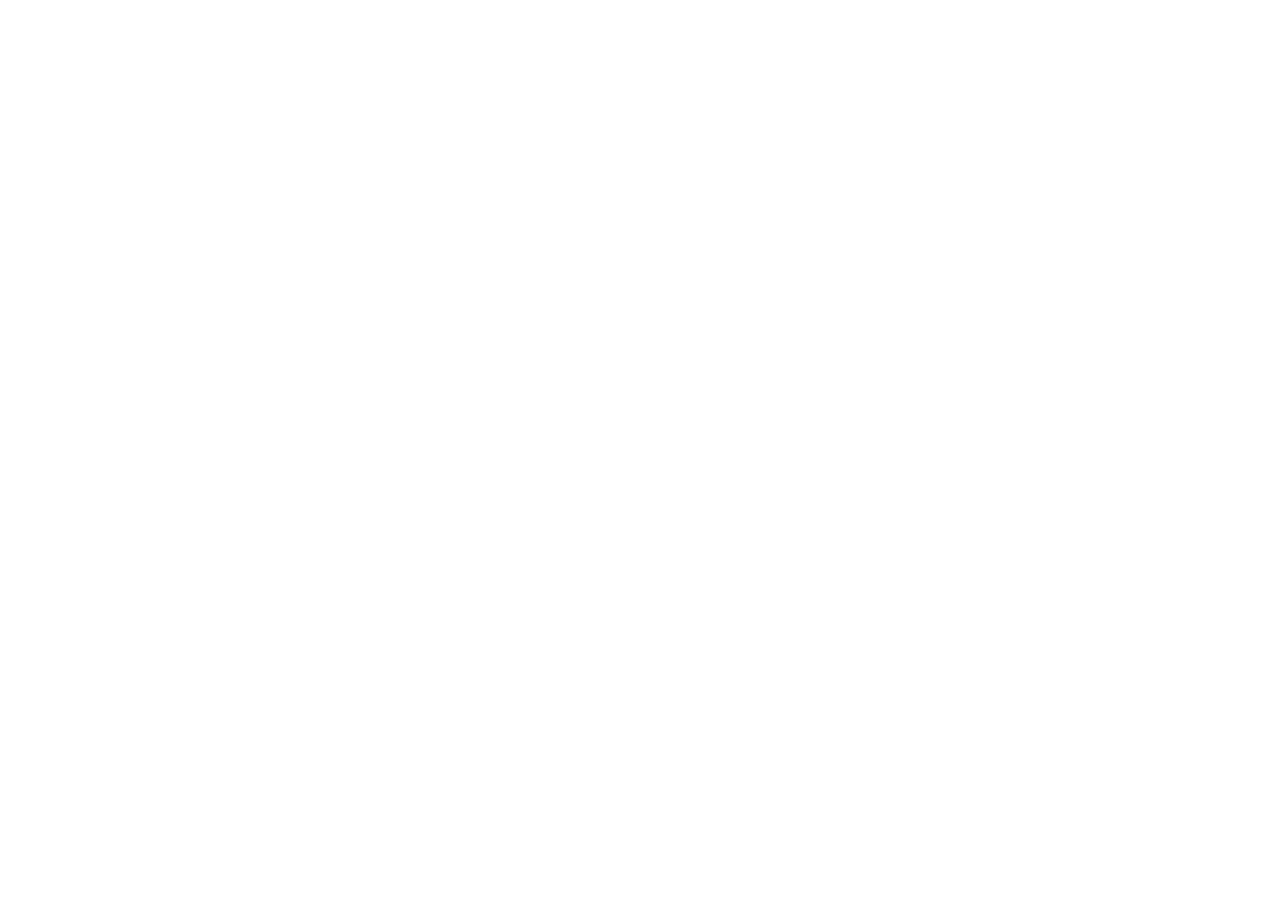
==== index.html @ bf02e42a "Add files via upload" ====
<!DOCTYPE html>
<html lang="nl">
<head>
    <meta charset="UTF-8">
    <meta name="viewport" content="width=device-width, initial-scale=1.0">
    <link href="style.css" rel="stylesheet">
    <title>Videlio VIP</title>
</head>
<body>
    <header>

    </header>

    <main>


    <footer>

    </footer>
    <script src="script.js"></script>
    </main>
</body>
</html>
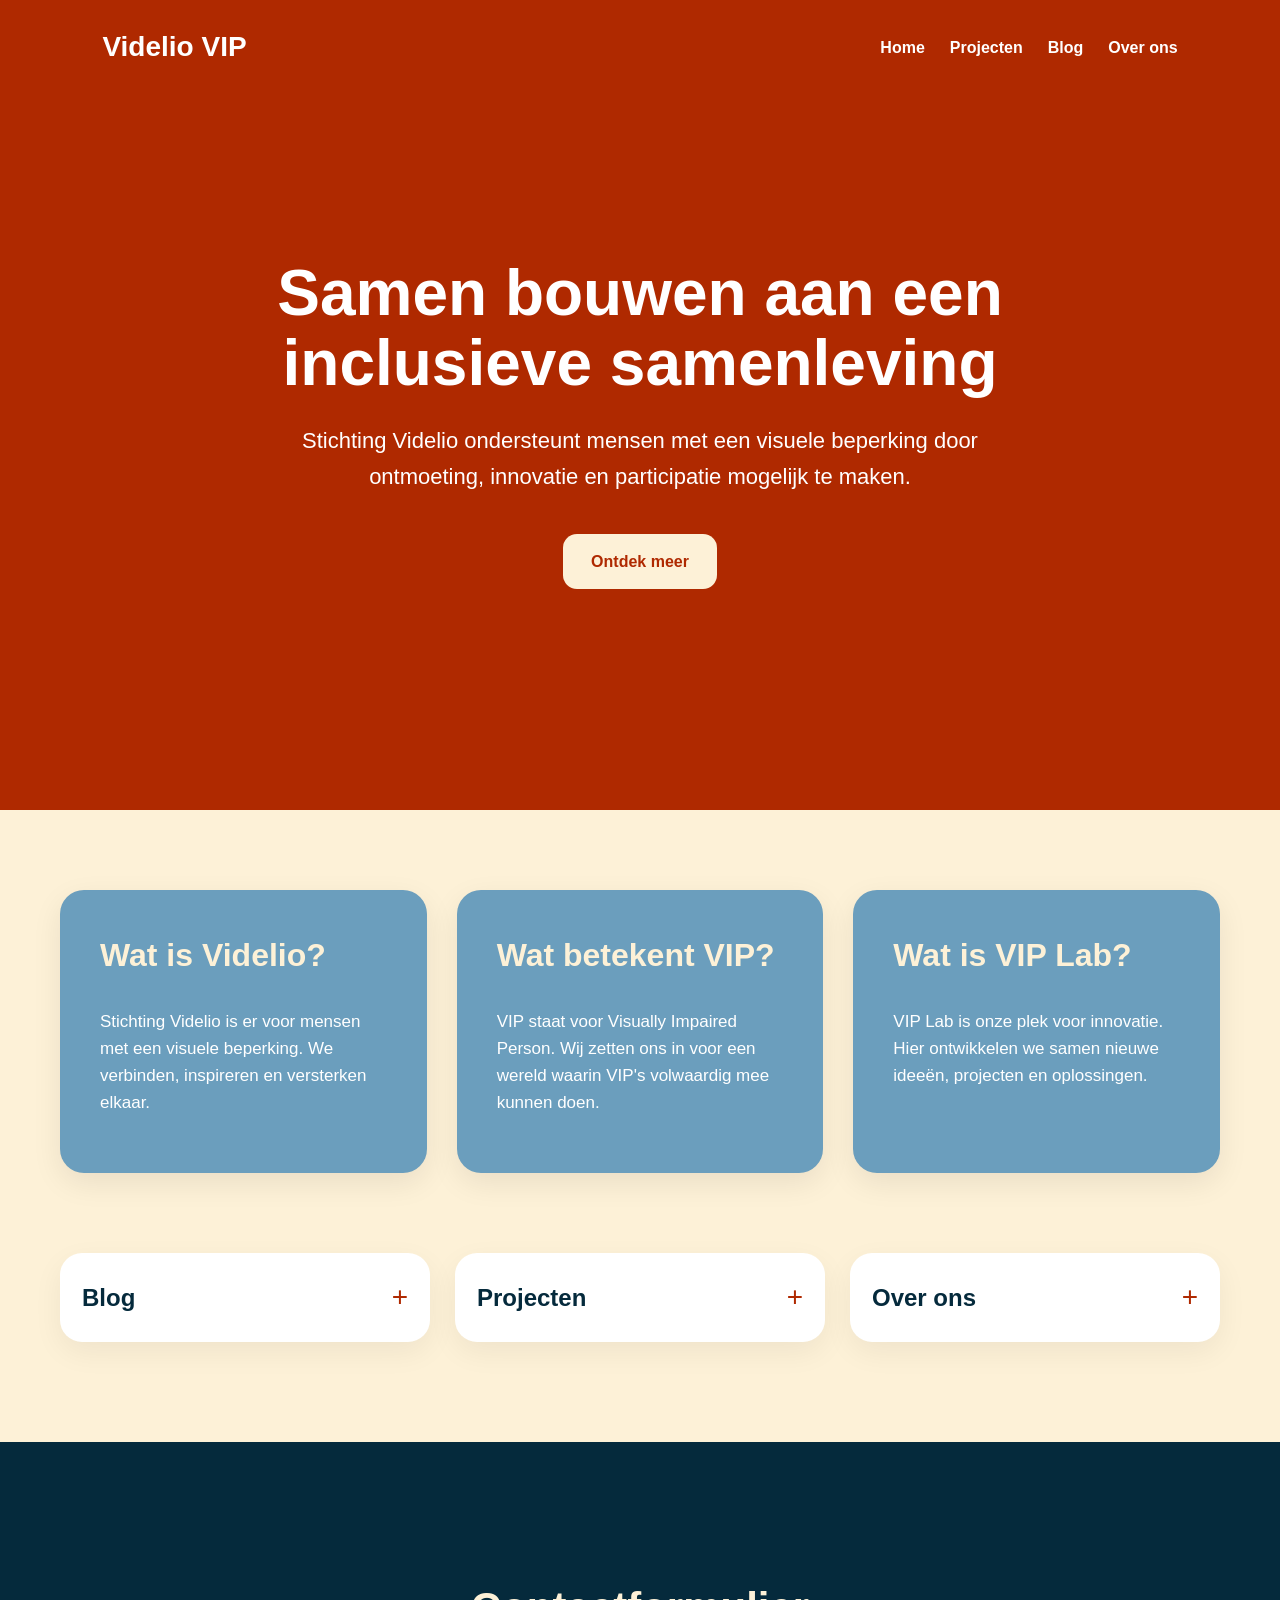
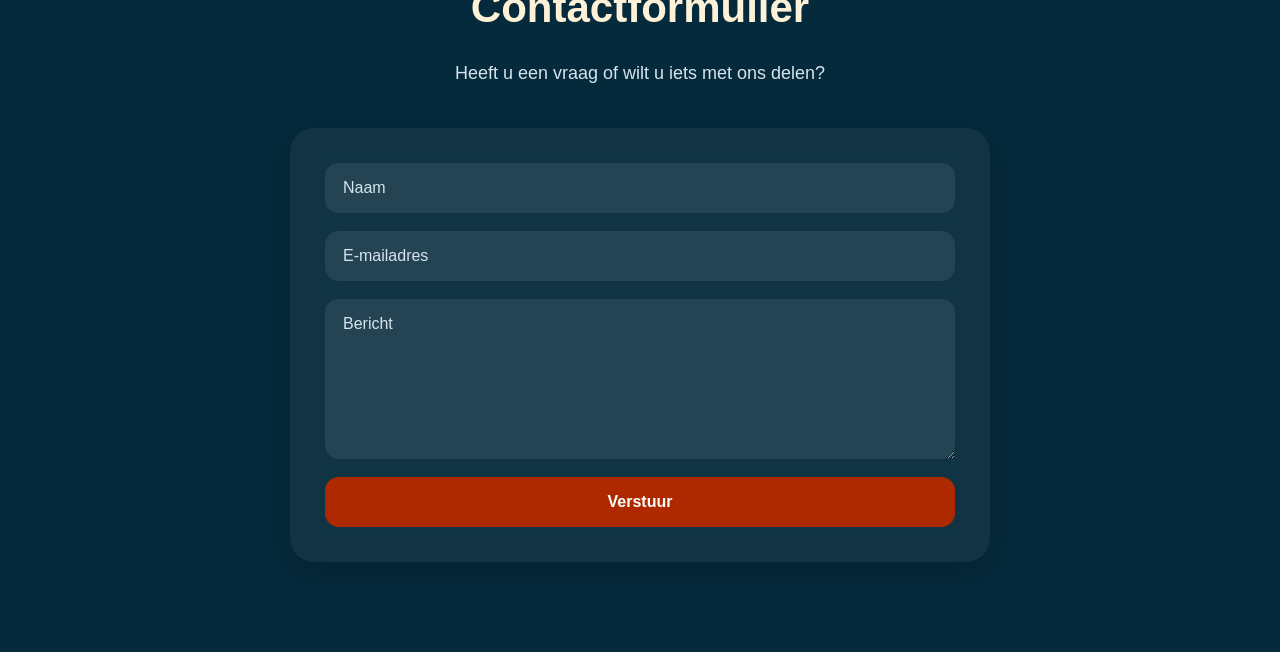
==== commit 04411ce0: "nieuwe paginas" ====
--- a/index.html
+++ b/index.html
@@ -1,23 +1,178 @@
 <!DOCTYPE html>
 <html lang="nl">
+
 <head>
     <meta charset="UTF-8">
     <meta name="viewport" content="width=device-width, initial-scale=1.0">
     <link href="style.css" rel="stylesheet">
     <title>Videlio VIP</title>
 </head>
+
 <body>
-    <header>
+
+    <!-- HERO -->
+    <header class="hero">
+
+        <nav class="navbar">
+            <h2 class="logo">Videlio VIP</h2>
+
+            <ul class="nav-links">
+                <li><a href="#">Home</a></li>
+                <li><a href="#">Projecten</a></li>
+                <li><a href="#">Blog</a></li>
+                <li><a href="#">Over ons</a></li>
+            </ul>
+        </nav>
+
+        <div class="hero-content">
+
+            <h1>Samen bouwen aan een inclusieve samenleving</h1>
+
+            <p>
+                Stichting Videlio ondersteunt mensen met een visuele beperking
+                door ontmoeting, innovatie en participatie mogelijk te maken.
+            </p>
+
+            <a href="#" class="hero-button">
+                Ontdek meer
+            </a>
+
+        </div>
 
     </header>
 
     <main>
 
+        <!-- INTRO -->
+        <section class="intro-section">
 
-    <footer>
+            <div class="intro-card">
 
+                <h2>Wat is Videlio?</h2>
+
+                <p>
+                    Stichting Videlio is er voor mensen met een visuele beperking.
+                    We verbinden, inspireren en versterken elkaar.
+                </p>
+
+            </div>
+
+            <div class="intro-card">
+
+                <h2>Wat betekent VIP?</h2>
+                <p>
+                    VIP staat voor Visually Impaired Person.
+                    Wij zetten ons in voor een wereld waarin VIP's
+                    volwaardig mee kunnen doen.
+                </p>
+
+            </div>
+
+            <div class="intro-card">
+
+                <h2>Wat is VIP Lab?</h2>
+
+                <p>
+                    VIP Lab is onze plek voor innovatie.
+                    Hier ontwikkelen we samen nieuwe ideeën,
+                    projecten en oplossingen.
+                </p>
+
+            </div>
+
+        </section>
+
+        <!-- INFO BLOKKEN -->
+        <section class="info-section">
+            <div class="info-card">
+
+                <details>
+                    <summary>Blog</summary>
+
+                    <ul>
+                        <li><a href="http://127.0.0.1:5501/nieuws.html">Nieuws</a></li>
+                        <li><a href="http://127.0.0.1:5501/podcast.html">Podcast</a></li>
+                        <li><a href="http://127.0.0.1:5501/e-book.html">E-book</a></li>
+                    </ul>
+
+                </details>
+
+            </div>
+
+            <div class="info-card">
+
+                <details>
+                    <summary>Projecten</summary>
+
+                    <ul>
+                        <li><a href="http://127.0.0.1:5501/projecten.html">Lumicane</a></li>
+                        <li><a href="http://127.0.0.1:5501/projecten.html">Viziere</a></li>
+                    </ul>
+
+                </details>
+
+            </div>
+
+            <div class="info-card">
+
+                <details>
+                    <summary>Over ons</summary>
+                    <ul>
+                        <li><a href="http://127.0.0.1:5501/over-ons.html">Onze missie</a></li>
+                        <li><a href="http://127.0.0.1:5501/over-ons.html">Bestuur</a></li>
+                    </ul>
+
+                </details>
+            </div>
+        </section>
+    </main>
+
+    <!-- FOOTER -->
+    <footer class="footer">
+
+        <div class="footer-container">
+    
+            <h3>Contactformulier</h3>
+    
+            <p>
+                Heeft u een vraag of wilt u iets met ons delen?
+            </p>
+    
+            <form class="contact-form">
+    
+                <input 
+                    type="text" 
+                    name="name"
+                    placeholder="Naam"
+                    required
+                >
+            
+                <input 
+                    type="email" 
+                    name="email"
+                    placeholder="E-mailadres"
+                    required
+                >
+            
+                <textarea 
+                    name="message"
+                    rows="6"
+                    placeholder="Bericht"
+                    required
+                ></textarea>
+            
+                <button type="submit" class="footer-button">
+                    Verstuur
+                </button>
+            
+            </form>
+    
+        </div>
+    
     </footer>
+
     <script src="script.js"></script>
-    </main>
+
 </body>
+
 </html>
--- a/style.css
+++ b/style.css
@@ -0,0 +1,470 @@
+* {
+    box-sizing: border-box;
+}
+
+body {
+    margin: 0;
+    font-family: Arial, sans-serif;
+    background: #FDF1D7;
+    color: #052A3C;
+
+    line-height: 1.6;
+}
+
+/* NAVBAR */
+.navbar {
+    display: flex;
+    justify-content: space-between;
+    align-items: center;
+
+    padding: 25px 8%;
+}
+
+.logo {
+    color: white;
+    margin: 0;
+    font-size: 28px;
+}
+
+.nav-links {
+    display: flex;
+    gap: 25px;
+
+    list-style: none;
+    padding: 0;
+    margin: 0;
+}
+
+.nav-links a {
+    color: white;
+
+    text-decoration: none;
+    font-weight: 600;
+
+    transition: 0.2s ease;
+}
+
+.nav-links a:hover {
+    opacity: 0.8;
+}
+
+/* HERO */
+.hero {
+    background-color: #AF2900;
+
+    color: white;
+    min-height: 90vh;
+}
+
+.hero-content {
+    max-width: 800px;
+    margin: auto;
+
+    text-align: center;
+
+    padding: 120px 20px;
+}
+
+.hero-content h1 {
+    font-size: 64px;
+    line-height: 1.1;
+
+    margin-bottom: 25px;
+}
+
+.hero-content p {
+    font-size: 22px;
+
+    margin-bottom: 40px;
+}
+
+/* BUTTONS */
+.hero-button,
+.footer-button {
+    display: inline-block;
+
+    background: #FDF1D7;
+    color: #AF2900;
+
+    padding: 15px 28px;
+    border-radius: 14px;
+
+    text-decoration: none;
+    font-weight: bold;
+
+    transition:
+        transform 0.2s ease,
+        box-shadow 0.2s ease;
+}
+
+.hero-button:hover,
+.footer-button:hover {
+    transform: translateY(-3px);
+
+    box-shadow:
+        0 10px 25px rgba(0,0,0,0.15);
+}
+
+/* INTRO */
+.intro-section {
+    max-width: 1200px;
+    margin: auto;
+
+    padding: 80px 20px;
+
+    display: grid;
+    grid-template-columns: repeat(auto-fit, minmax(320px, 1fr));
+
+    gap: 30px;
+}
+
+.intro-card {
+    background: #6B9EBD;
+
+    padding: 40px;
+    border-radius: 24px;
+
+    color: white;
+
+    box-shadow:
+        0 10px 30px rgba(0,0,0,0.08);
+
+    transition: 0.3s ease;
+}
+
+.intro-card:hover {
+    transform: translateY(-8px);
+}
+
+.intro-card h2 {
+    margin-top: 0;
+
+    font-size: 32px;
+    color: #FDF1D7;
+}
+
+.intro-card p {
+    color: white;
+    font-size: 17px;
+}
+
+/* INFO SECTION */
+.info-section {
+    max-width: 1200px;
+    margin: auto;
+
+    padding: 0 20px 100px;
+
+    display: grid;
+    grid-template-columns: repeat(3, 1fr);
+
+    gap: 25px;
+}
+
+.info-card {
+    background: white;
+
+    border-radius: 22px;
+
+    box-shadow:
+        0 10px 30px rgba(0,0,0,0.06);
+
+    overflow: hidden;
+
+    transition: 0.3s ease;
+}
+
+.info-card:hover {
+    transform: translateY(-5px);
+}
+
+/* DETAILS */
+details {
+    border-radius: 18px;
+    overflow: hidden;
+}
+
+/* SUMMARY */
+details summary {
+    list-style: none;
+
+    cursor: pointer;
+
+    font-size: 24px;
+    font-weight: bold;
+
+    color: #052A3C;
+
+    padding: 22px;
+
+    display: flex;
+    align-items: center;
+    justify-content: space-between;
+
+    transition:
+        background 0.2s ease,
+        color 0.2s ease;
+}
+
+/* VERBERG STANDAARD PIJL */
+details summary::-webkit-details-marker {
+    display: none;
+}
+
+/* CUSTOM PIJL */
+details summary::after {
+    content: "+";
+
+    font-size: 28px;
+    font-weight: 300;
+
+    color: #AF2900;
+
+    transition:
+        transform 0.25s ease,
+        color 0.25s ease;
+}
+
+/* OPEN */
+details[open] summary::after {
+    transform: rotate(45deg);
+}
+
+/* HOVER */
+details:hover summary {
+    background: #FDF1D7;
+}
+
+/* LIJST */
+details ul {
+    list-style: none;
+
+    margin: 0;
+    padding: 0 22px 22px;
+}
+
+/* LI */
+details li {
+    margin-bottom: 14px;
+}
+
+/* LINKS */
+details a {
+    display: flex;
+    align-items: center;
+
+    gap: 12px;
+
+    text-decoration: none;
+
+    background: #FDF1D7;
+    color: #052A3C;
+
+    padding: 14px 18px;
+
+    border-radius: 14px;
+
+    font-weight: 600;
+
+    transition:
+        transform 0.2s ease,
+        background 0.2s ease,
+        color 0.2s ease,
+        box-shadow 0.2s ease;
+}
+
+/* PIJL */
+details a::before {
+    content: "→";
+
+    color: #AF2900;
+
+    font-size: 18px;
+    font-weight: bold;
+}
+
+/* HOVER */
+details a:hover {
+    background: #AF2900;
+    color: white;
+
+    transform: translateX(5px);
+
+    box-shadow:
+        0 8px 20px rgba(175,41,0,0.2);
+}
+
+details a:hover::before {
+    color: white;
+}
+
+/* FOOTER */
+.footer {
+    background: #052A3C;
+    color: white;
+
+    padding: 90px 20px;
+}
+
+/* CONTAINER */
+.footer-container {
+    max-width: 700px;
+    margin: auto;
+
+    text-align: center;
+}
+
+/* TITEL */
+.footer h3 {
+    font-size: 42px;
+    margin-bottom: 15px;
+
+    color: #FDF1D7;
+}
+
+/* TEKST */
+.footer p {
+    color: #d6e4ed;
+
+    font-size: 18px;
+    margin-bottom: 40px;
+}
+
+/* FORM */
+.contact-form {
+    display: flex;
+    flex-direction: column;
+
+    gap: 18px;
+
+    background: rgba(255,255,255,0.05);
+
+    padding: 35px;
+    border-radius: 24px;
+
+    backdrop-filter: blur(10px);
+
+    box-shadow:
+        0 10px 30px rgba(0,0,0,0.2);
+}
+
+/* INPUTS */
+.contact-form input,
+.contact-form textarea {
+    width: 100%;
+
+    padding: 16px 18px;
+
+    border: none;
+    border-radius: 14px;
+
+    background: rgba(255,255,255,0.08);
+
+    color: white;
+
+    font-size: 16px;
+    font-family: inherit;
+
+    transition:
+        background 0.2s ease,
+        box-shadow 0.2s ease;
+}
+
+/* PLACEHOLDER */
+.contact-form input::placeholder,
+.contact-form textarea::placeholder {
+    color: #d6e4ed;
+}
+
+/* FOCUS */
+.contact-form input:focus,
+.contact-form textarea:focus {
+    outline: none;
+
+    background: rgba(255,255,255,0.12);
+
+    box-shadow:
+        0 0 0 3px rgba(107,158,189,0.5);
+}
+
+/* TEXTAREA */
+.contact-form textarea {
+    resize: vertical;
+    min-height: 160px;
+}
+
+/* BUTTON */
+.footer-button {
+    background: #AF2900;
+    color: white;
+
+    border: none;
+
+    padding: 16px;
+
+    border-radius: 14px;
+
+    font-size: 16px;
+    font-weight: bold;
+
+    cursor: pointer;
+
+    transition:
+        transform 0.2s ease,
+        box-shadow 0.2s ease;
+}
+
+/* BUTTON HOVER */
+.footer-button:hover {
+    transform: translateY(-3px);
+
+    box-shadow:
+        0 10px 25px rgba(0,0,0,0.25);
+}
+
+/* RESPONSIVE */
+@media (max-width: 900px) {
+
+    .navbar {
+        flex-direction: column;
+        gap: 20px;
+    }
+
+    .hero-content h1 {
+        font-size: 48px;
+    }
+
+    .info-section {
+        grid-template-columns: 1fr;
+    }
+}
+
+@media (max-width: 700px) {
+
+    .nav-links {
+        flex-direction: column;
+        text-align: center;
+    }
+
+    .hero-content {
+        padding: 80px 20px;
+    }
+
+    .hero-content h1 {
+        font-size: 38px;
+    }
+
+    .hero-content p {
+        font-size: 18px;
+    }
+
+    .intro-card,
+    .info-card,
+    .contact-form {
+        padding: 28px;
+    }
+
+    .footer h3 {
+        font-size: 34px;
+    }
+}
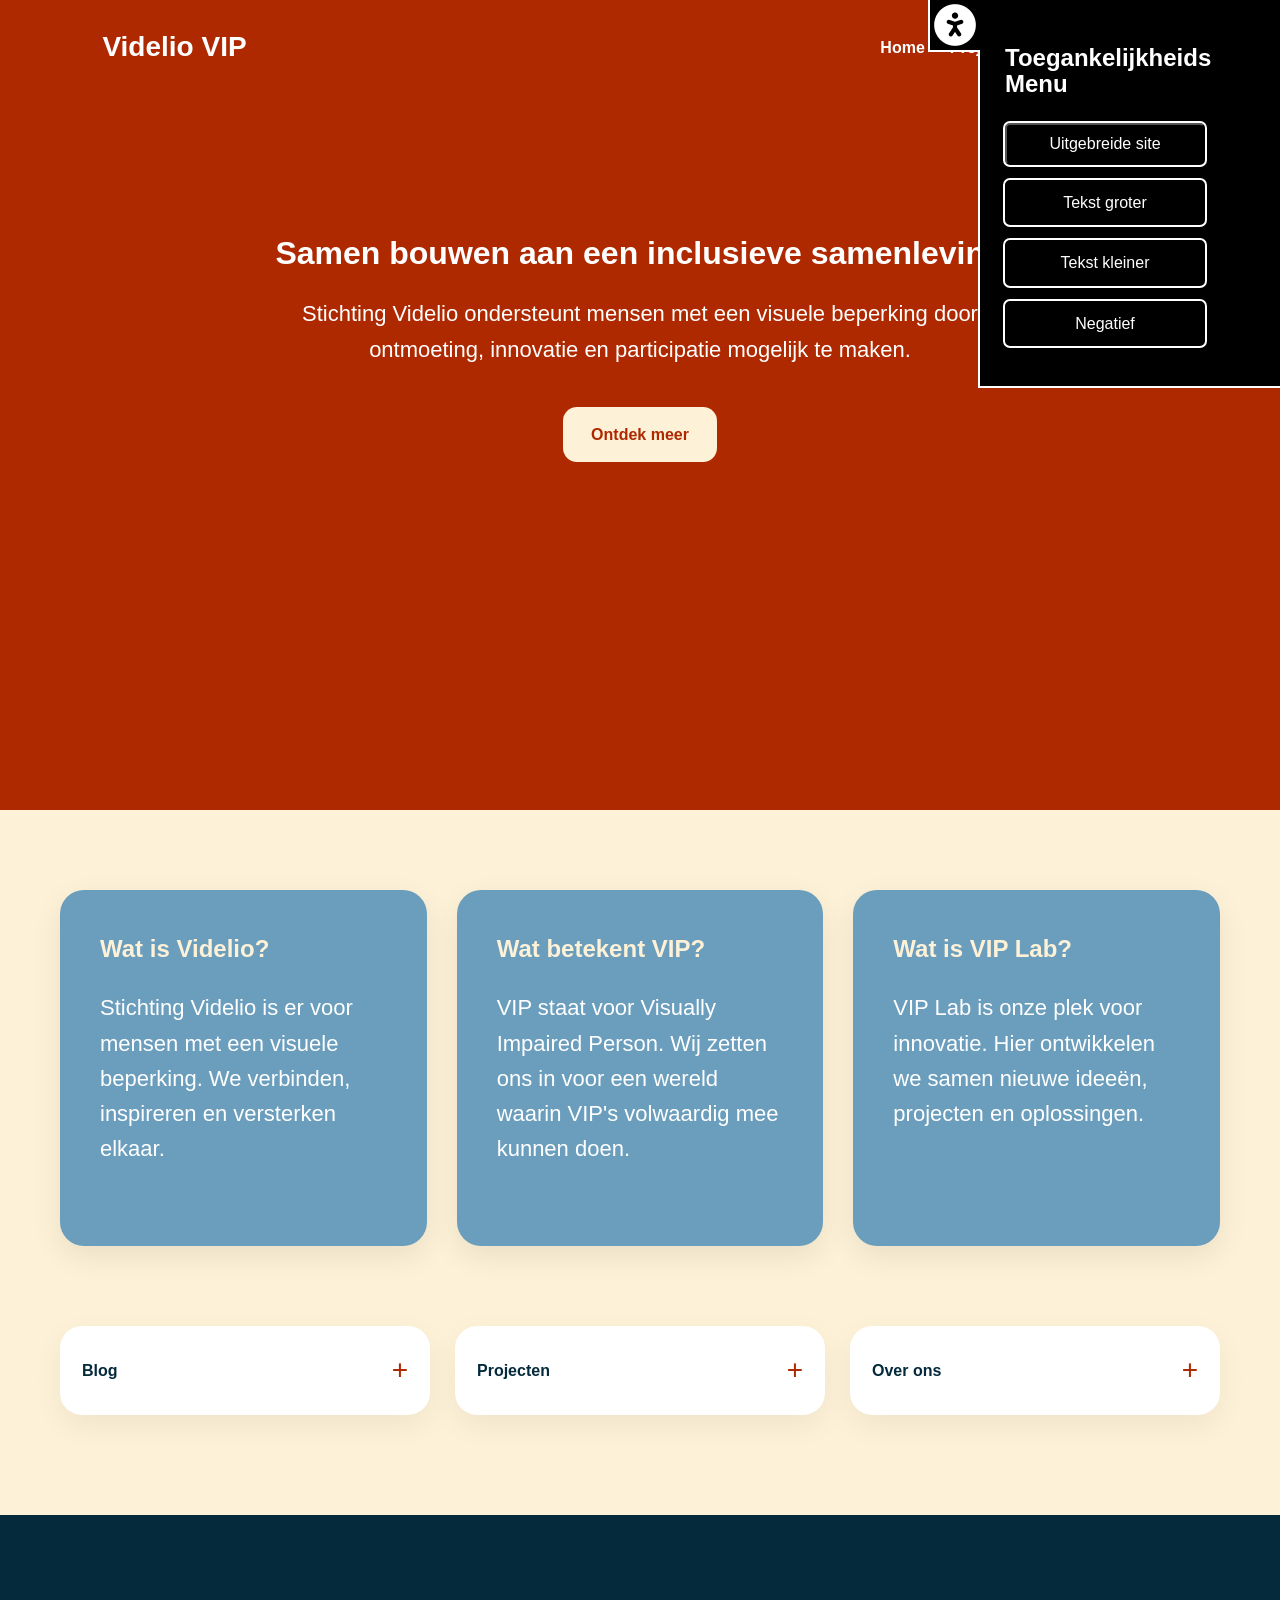
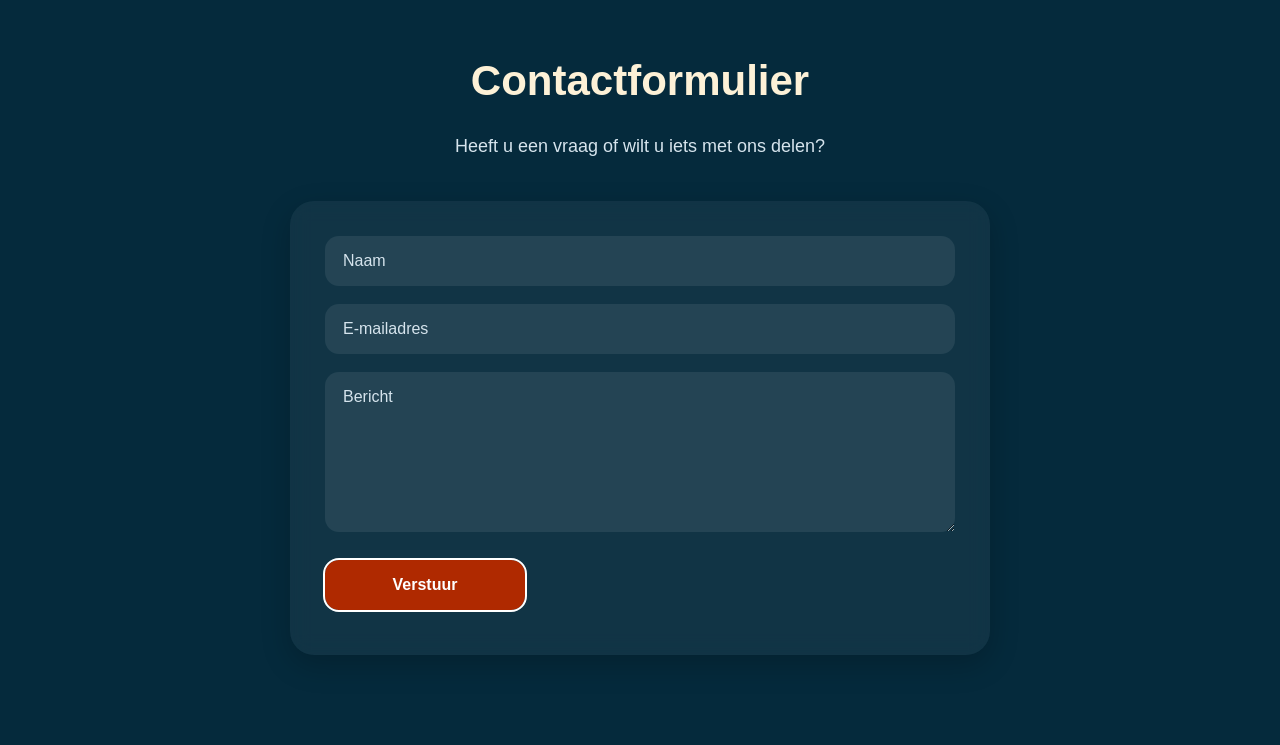
==== commit edfed527: "filter test" ====
--- a/index.html
+++ b/index.html
@@ -9,6 +9,24 @@
 </head>
 
 <body>
+
+    <aside tabindex="1">
+		<h1>Toegankelijkheids Menu</h1>
+        <a href="https://alishasoedamah.github.io/Meesterproef/">
+            <button tabindex="0">
+                Uitgebreide site
+            </button>
+        </a>
+		<label tabindex="0">Tekst groter
+   			<input value="biggertxt" type="radio" name="txtsize">
+		</label>
+		<label tabindex="0">Tekst kleiner
+			<input value="smallertxt" type="radio" name="txtsize">
+		</label>
+		<label tabindex="0">Negatief 
+			<input value="inverted" type="checkbox" name="invert">
+		</label>
+	</aside>
 
     <!-- HERO -->
     <header class="hero">
--- a/style.css
+++ b/style.css
@@ -1,3 +1,12 @@
+:root {
+	--font-color: black;
+	--bg-color: white;
+}
+
+:focus {
+	outline: 5px var(--bg-color) solid;
+}
+
 * {
     box-sizing: border-box;
 }
@@ -11,6 +20,74 @@
     line-height: 1.6;
 }
 
+  aside::after:hover, aside::after::focus
+    {
+        transform: translateX(0 );
+    }
+
+aside {
+	z-index: 2;
+	position: fixed;
+	top: 0;
+	right: 0;
+	background-color: var(--font-color);
+	outline: 2px var(--bg-color) solid;
+	width: 300px;
+	padding: 25px;
+    a {
+        text-decoration: none;
+    }
+
+    &::after {
+        top: 0;
+        left: -52px;
+        content: "";
+        position: absolute;
+        width: 50px;
+        aspect-ratio: 1;
+        background-color: var(--font-color);
+        background-image: url("icon.png");
+        background-size: contain;
+        border-left: 2px var(--bg-color) solid;
+        border-bottom: 2px var(--bg-color) solid;
+    }
+
+    h1 {
+        font-size: 1.5em;
+        color: var(--bg-color);
+        font-family: Inter, 'Arial Narrow Bold', sans-serif;
+    }
+		label {
+			text-align: center;
+			display: block;
+			color: var(--bg-color);
+			outline: 2px var(--bg-color) solid;
+			width: 200px;
+			border-radius: 5px;
+			padding: 10px 25px;
+			margin: 15px 0;
+			&:hover {
+				cursor: pointer;
+			}
+			input {
+				display: none;
+			}
+		}
+	}
+
+	button {
+		text-align: center;
+		display: block;
+		color: var(--bg-color);
+		outline: 2px var(--bg-color) solid;
+		width: 200px;
+		border-radius: 5px;
+		padding: 10px 25px;
+		margin: 10px 0;
+		background: transparent;
+		font-size: 1em;
+	}
+
 /* NAVBAR */
 .navbar {
     display: flex;
@@ -65,16 +142,15 @@
     padding: 120px 20px;
 }
 
-.hero-content h1 {
-    font-size: 64px;
+h1 {
+    /* font-size: 64px; */
     line-height: 1.1;
 
     margin-bottom: 25px;
 }
 
-.hero-content p {
+p {
     font-size: 22px;
-
     margin-bottom: 40px;
 }
 
@@ -139,13 +215,13 @@
 .intro-card h2 {
     margin-top: 0;
 
-    font-size: 32px;
+    /* font-size: 32px; */
     color: #FDF1D7;
 }
 
 .intro-card p {
     color: white;
-    font-size: 17px;
+    /* font-size: 17px; */
 }
 
 /* INFO SECTION */
@@ -190,7 +266,7 @@
 
     cursor: pointer;
 
-    font-size: 24px;
+    /* font-size: 24px; */
     font-weight: bold;
 
     color: #052A3C;
@@ -422,6 +498,31 @@
         0 10px 25px rgba(0,0,0,0.25);
 }
 
+
+body:has([value="biggertxt"]:checked) {
+    font-size: 32px;
+}
+
+body:has([value="smallertxt"]:checked) {
+    font-size: 16px;
+}
+
+body:has([value="inverted"]:checked)::after {
+	content: "";
+	position: fixed;
+	inset: 0;
+	backdrop-filter: invert(1);
+	pointer-events: none;
+	z-index: 1;
+}
+
+mark {
+	padding: 10px;
+	outline: 2px solid var(--font-color);
+	border-radius: 30px;
+	background-color: transparent;
+}
+
 /* RESPONSIVE */
 @media (max-width: 900px) {
 
@@ -430,7 +531,7 @@
         gap: 20px;
     }
 
-    .hero-content h1 {
+     h1 {
         font-size: 48px;
     }
 
@@ -450,11 +551,11 @@
         padding: 80px 20px;
     }
 
-    .hero-content h1 {
+    h1 {
         font-size: 38px;
     }
 
-    .hero-content p {
+    p {
         font-size: 18px;
     }
 
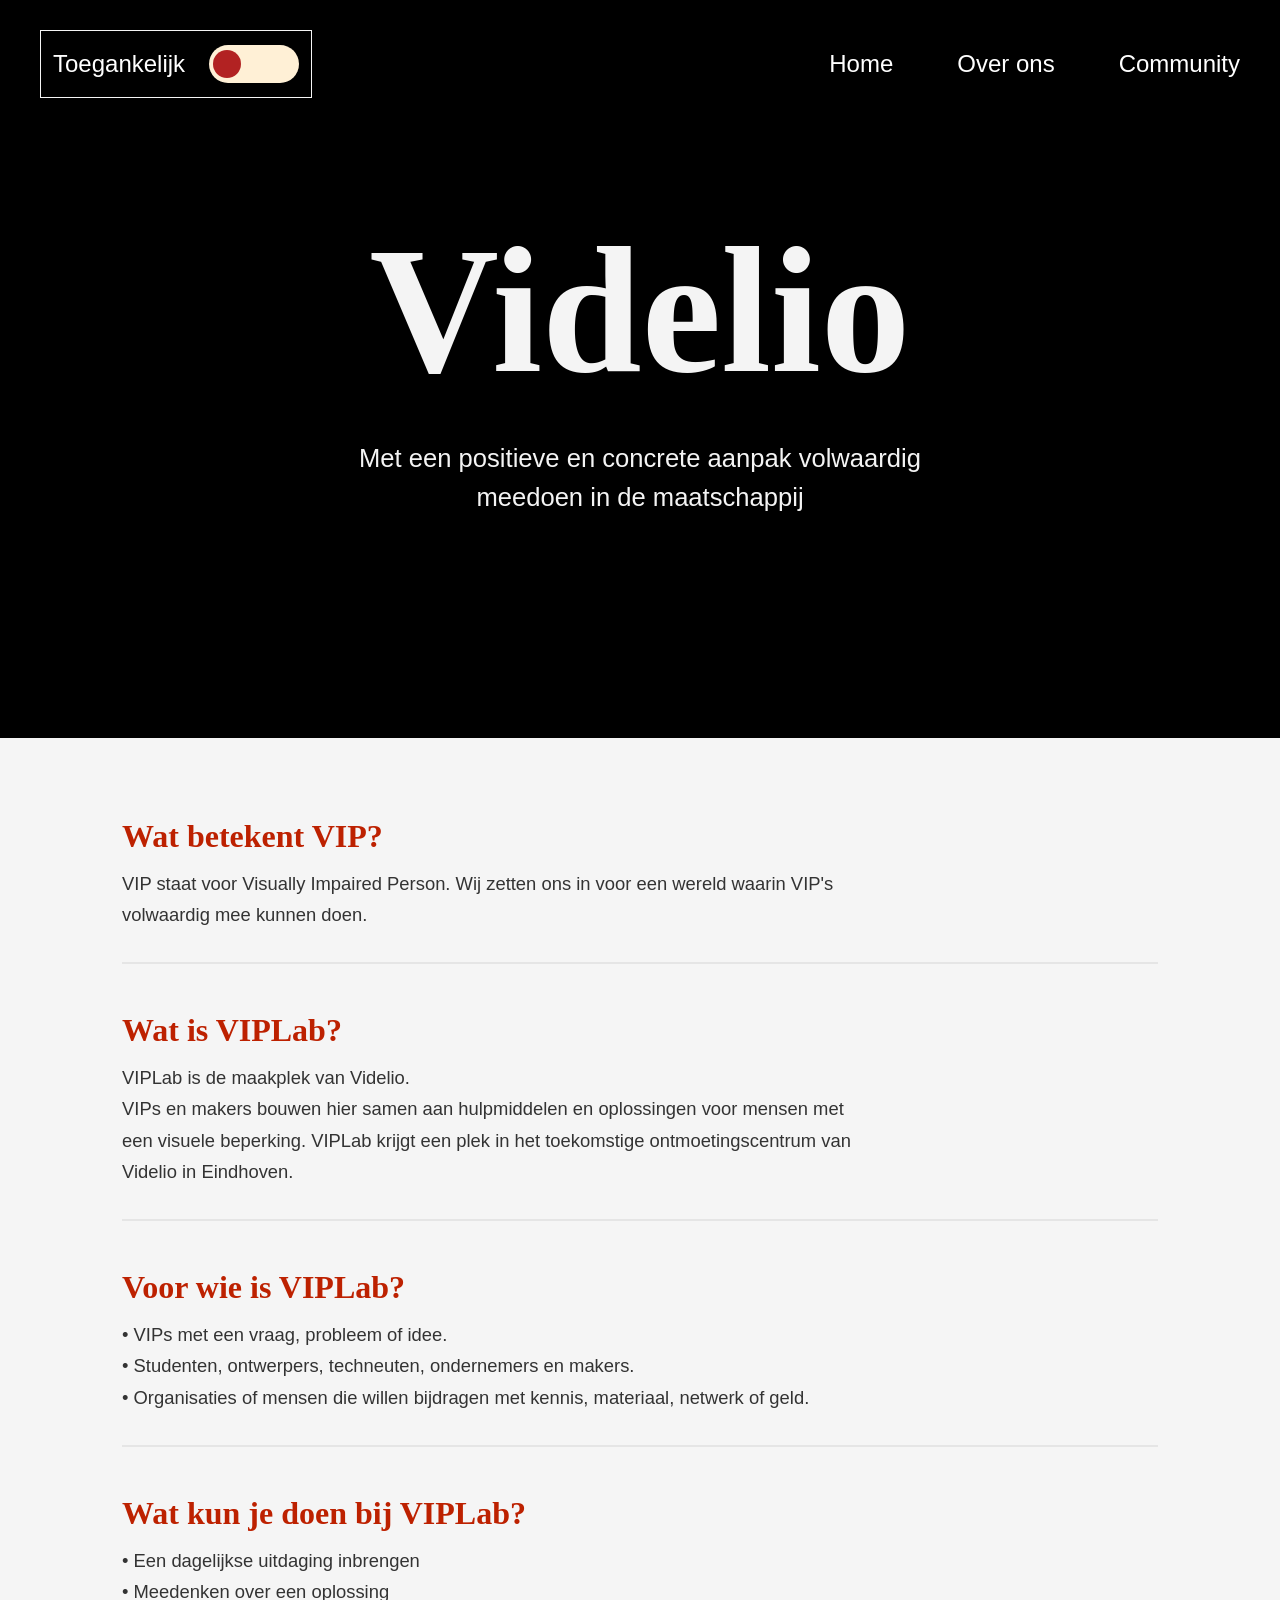
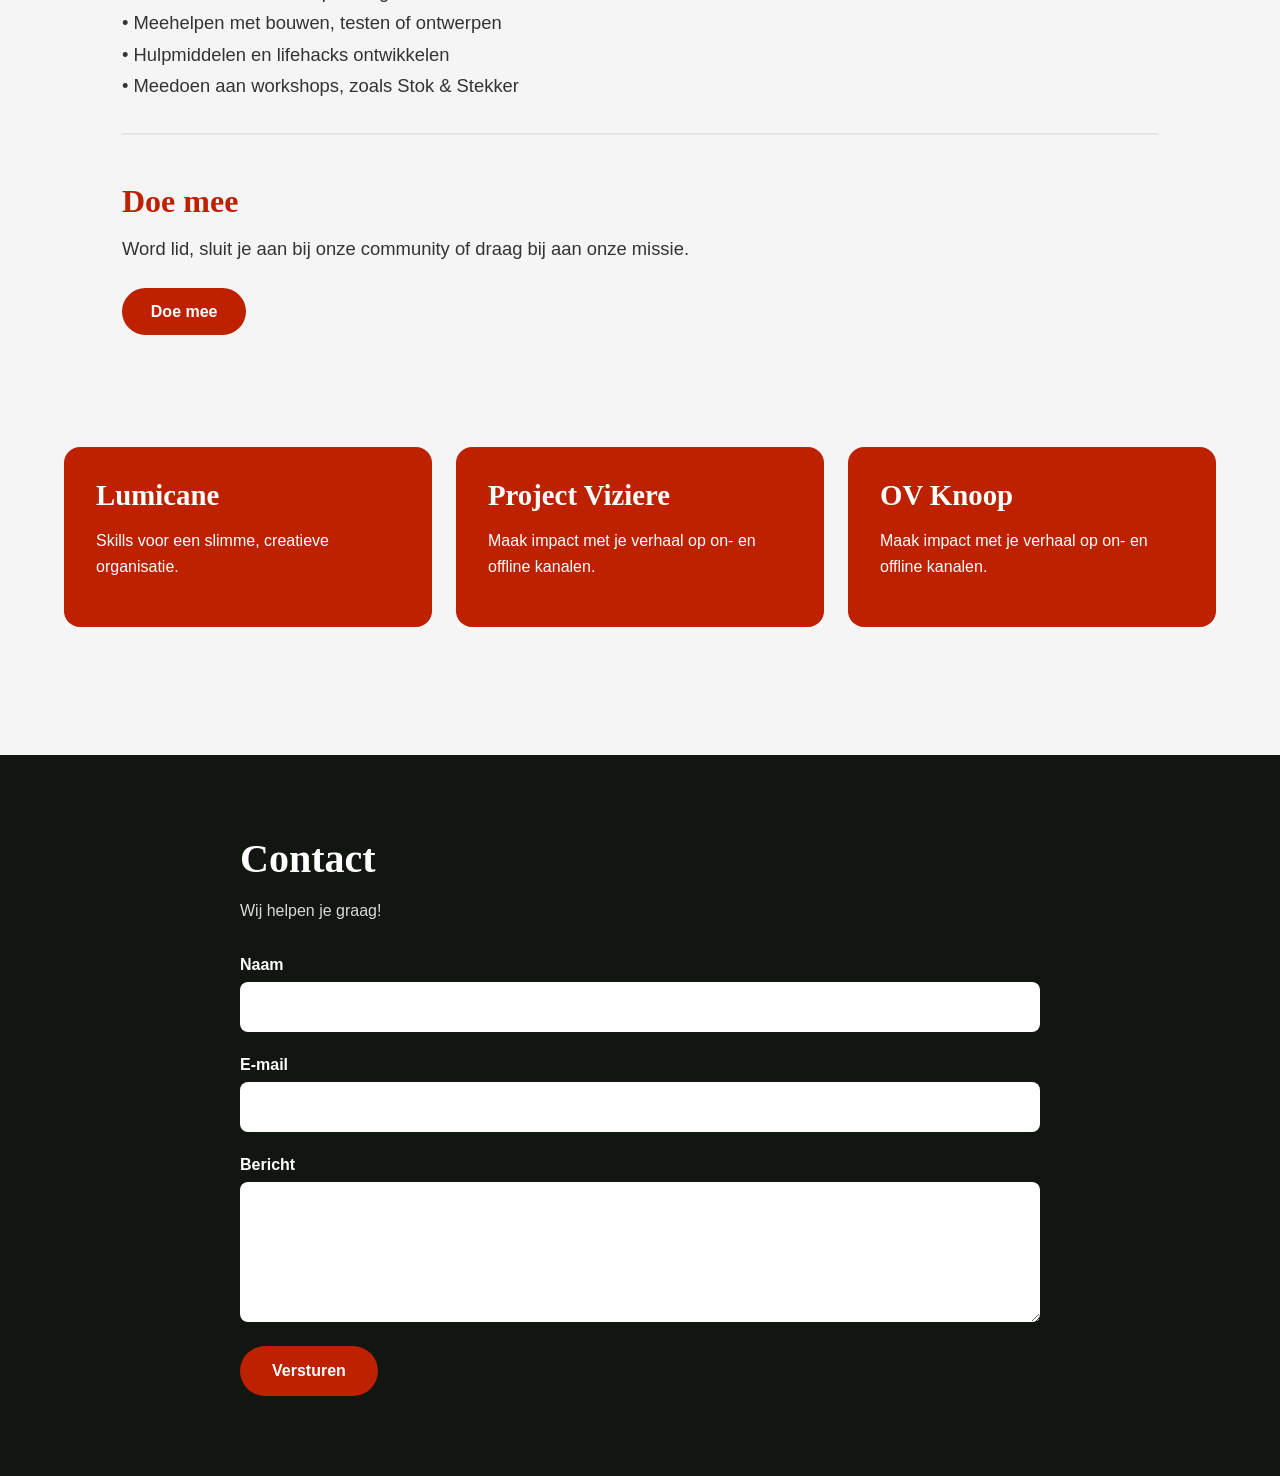
==== commit 544ced2a: "nieuwe paginas" ====
--- a/index.html
+++ b/index.html
@@ -9,184 +9,159 @@
 </head>
 
 <body>
+    <header class="site-header">
+        <div class="accessibility-toggle">
+            <span>Toegankelijk</span>
+            <button class="toggle-button" aria-label="Toegankelijke modus aan of uit zetten">
+                <span></span>
+            </button>
+        </div>
 
-    <aside tabindex="1">
-		<h1>Toegankelijkheids Menu</h1>
-        <a href="https://alishasoedamah.github.io/Meesterproef/">
-            <button tabindex="0">
-                Uitgebreide site
-            </button>
-        </a>
-		<label tabindex="0">Tekst groter
-   			<input value="biggertxt" type="radio" name="txtsize">
-		</label>
-		<label tabindex="0">Tekst kleiner
-			<input value="smallertxt" type="radio" name="txtsize">
-		</label>
-		<label tabindex="0">Negatief 
-			<input value="inverted" type="checkbox" name="invert">
-		</label>
-	</aside>
-
-    <!-- HERO -->
-    <header class="hero">
-
-        <nav class="navbar">
-            <h2 class="logo">Videlio VIP</h2>
-
-            <ul class="nav-links">
-                <li><a href="#">Home</a></li>
-                <li><a href="#">Projecten</a></li>
-                <li><a href="#">Blog</a></li>
-                <li><a href="#">Over ons</a></li>
+        <nav class="main-nav" aria-label="Hoofdnavigatie">
+            <ul>
+                <li><a href="index.html">Home</a></li>
+                <li><a href="about.html">Over ons</a></li>
+                <li><a href="activities.html">Community</a></li>
             </ul>
         </nav>
-
-        <div class="hero-content">
-
-            <h1>Samen bouwen aan een inclusieve samenleving</h1>
-
-            <p>
-                Stichting Videlio ondersteunt mensen met een visuele beperking
-                door ontmoeting, innovatie en participatie mogelijk te maken.
-            </p>
-
-            <a href="#" class="hero-button">
-                Ontdek meer
-            </a>
-
-        </div>
-
     </header>
 
     <main>
+        <section class="hero">
+            <!-- <div class="scroll-indicator" aria-hidden="true">
+                    <span></span>
+                </div> -->
 
-        <!-- INTRO -->
-        <section class="intro-section">
+            <h1>Videlio</h1>
 
-            <div class="intro-card">
+            <p>
+                Met een positieve en concrete aanpak volwaardig
+                meedoen in de maatschappij
+            </p>
 
-                <h2>Wat is Videlio?</h2>
+            <!-- <a href="about.html" class="hero-button">Wie zijn wij?</a> -->
+        </section>
 
+
+        <section class="about-viplab">
+
+            <div class="info-item">
+                <h2>Wat betekent VIP?</h2>
                 <p>
-                    Stichting Videlio is er voor mensen met een visuele beperking.
-                    We verbinden, inspireren en versterken elkaar.
+                    VIP staat voor Visually Impaired Person. Wij zetten ons in voor een wereld waarin VIP's volwaardig
+                    mee kunnen doen.
                 </p>
-
             </div>
 
-            <div class="intro-card">
-
-                <h2>Wat betekent VIP?</h2>
+            <div class="info-item">
+                <h2>Wat is VIPLab?</h2>
                 <p>
-                    VIP staat voor Visually Impaired Person.
-                    Wij zetten ons in voor een wereld waarin VIP's
-                    volwaardig mee kunnen doen.
+                    VIPLab is de maakplek van Videlio.<br>
+                    VIPs en makers bouwen hier samen aan hulpmiddelen en oplossingen voor mensen met een visuele
+                    beperking.
+                    VIPLab krijgt een plek in het toekomstige ontmoetingscentrum van Videlio in Eindhoven.
                 </p>
-
             </div>
 
-            <div class="intro-card">
+            <div class="info-item">
+                <h2>Voor wie is VIPLab?</h2>
+                <p>
+                    • VIPs met een vraag, probleem of idee.<br>
+                    • Studenten, ontwerpers, techneuten, ondernemers en makers.<br>
+                    • Organisaties of mensen die willen bijdragen met kennis, materiaal, netwerk of geld.
+                </p>
+            </div>
 
-                <h2>Wat is VIP Lab?</h2>
+            <div class="info-item">
+                <h2>Wat kun je doen bij VIPLab?</h2>
+                <p>
+                    • Een dagelijkse uitdaging inbrengen<br>
+                    • Meedenken over een oplossing<br>
+                    • Meehelpen met bouwen, testen of ontwerpen<br>
+                    • Hulpmiddelen en lifehacks ontwikkelen<br>
+                    • Meedoen aan workshops, zoals Stok & Stekker
+                </p>
+            </div>
 
+            <div class="info-item">
+                <h2>Doe mee</h2>
                 <p>
-                    VIP Lab is onze plek voor innovatie.
-                    Hier ontwikkelen we samen nieuwe ideeën,
-                    projecten en oplossingen.
+                    Word lid, sluit je aan bij onze community of draag bij aan onze missie.
                 </p>
-
+                <a href="#" class="btn">Doe mee</a>
             </div>
 
         </section>
 
-        <!-- INFO BLOKKEN -->
-        <section class="info-section">
-            <div class="info-card">
+        <section class="highlight-section" aria-label="Uitgelichte projecten">
+            <article class="highlight-card">
+                <h2>Lumicane</h2>
+                <p>Skills voor een slimme, creatieve organisatie.</p>
+            </article>
 
-                <details>
-                    <summary>Blog</summary>
+            <article class="highlight-card">
+                <h2>Project Viziere</h2>
+                <p>Maak impact met je verhaal op on- en offline kanalen.</p>
+            </article>
 
-                    <ul>
-                        <li><a href="http://127.0.0.1:5501/nieuws.html">Nieuws</a></li>
-                        <li><a href="http://127.0.0.1:5501/podcast.html">Podcast</a></li>
-                        <li><a href="http://127.0.0.1:5501/e-book.html">E-book</a></li>
-                    </ul>
+            <article class="highlight-card">
+                <h2>OV Knoop</h2>
+                <p>Maak impact met je verhaal op on- en offline kanalen.</p>
+            </article>
+        </section>
 
-                </details>
 
+        <section class="contact-section" aria-labelledby="contact-title">
+
+            <div class="contact-content">
+        
+                <h2 id="contact-title">Contact</h2>
+        
+                <p>
+                    Wij helpen je graag!
+                </p>
+        
+                <form class="contact-form">
+        
+                    <div class="form-group">
+                        <label for="naam">Naam</label>
+                        <input
+                            type="text"
+                            id="naam"
+                            name="naam"
+                            required>
+                    </div>
+        
+                    <div class="form-group">
+                        <label for="email">E-mail</label>
+                        <input
+                            type="email"
+                            id="email"
+                            name="email"
+                            required>
+                    </div>
+        
+                    <div class="form-group">
+                        <label for="bericht">Bericht</label>
+                        <textarea
+                            id="bericht"
+                            name="bericht"
+                            rows="6"
+                            required></textarea>
+                    </div>
+        
+                    <button type="submit" class="contact-button">
+                        Versturen
+                    </button>
+        
+                </form>
+        
             </div>
-
-            <div class="info-card">
-
-                <details>
-                    <summary>Projecten</summary>
-
-                    <ul>
-                        <li><a href="http://127.0.0.1:5501/projecten.html">Lumicane</a></li>
-                        <li><a href="http://127.0.0.1:5501/projecten.html">Viziere</a></li>
-                    </ul>
-
-                </details>
-
-            </div>
-
-            <div class="info-card">
-
-                <details>
-                    <summary>Over ons</summary>
-                    <ul>
-                        <li><a href="http://127.0.0.1:5501/over-ons.html">Onze missie</a></li>
-                        <li><a href="http://127.0.0.1:5501/over-ons.html">Bestuur</a></li>
-                    </ul>
-
-                </details>
-            </div>
+        
         </section>
     </main>
+    </div>
 
-    <!-- FOOTER -->
-    <footer class="footer">
-
-        <div class="footer-container">
-    
-            <h3>Contactformulier</h3>
-    
-            <p>
-                Heeft u een vraag of wilt u iets met ons delen?
-            </p>
-    
-            <form class="contact-form">
-    
-                <input 
-                    type="text" 
-                    name="name"
-                    placeholder="Naam"
-                    required
-                >
-            
-                <input 
-                    type="email" 
-                    name="email"
-                    placeholder="E-mailadres"
-                    required
-                >
-            
-                <textarea 
-                    name="message"
-                    rows="6"
-                    placeholder="Bericht"
-                    required
-                ></textarea>
-            
-                <button type="submit" class="footer-button">
-                    Verstuur
-                </button>
-            
-            </form>
-    
-        </div>
-    
     </footer>
 
     <script src="script.js"></script>
--- a/style.css
+++ b/style.css
@@ -1,571 +1,470 @@
-:root {
-	--font-color: black;
-	--bg-color: white;
-}
-
-:focus {
-	outline: 5px var(--bg-color) solid;
-}
-
-* {
-    box-sizing: border-box;
-}
+/* =========================
+   ALGEMEEN
+========================= */
 
 body {
     margin: 0;
     font-family: Arial, sans-serif;
-    background: #FDF1D7;
-    color: #052A3C;
+    background-color: #f5f5f5;
+    color: #111610;
+  }
+  
+  * {
+    box-sizing: border-box;
+  }
+  
+  /* =========================
+     HEADER
+  ========================= */
+  
+  .site-header {
+    background-color: black;
+    padding: 1.5rem;
+  
+    display: flex;
+    align-items: center;
+    justify-content: space-between;
+  }
+  
+  .accessibility-toggle {
+    width: fit-content;
+  
+    display: flex;
+    align-items: center;
+    gap: 1rem;
+  
+    padding: 0.8rem;
+    border: 1px solid whitesmoke;
+  
+    color: white;
+    font-size: 1.1rem;
+  }
+  
+  .toggle-button {
+    width: 70px;
+    height: 32px;
+    padding: 4px;
+  
+    border: 0;
+    border-radius: 999px;
+    background-color: #fff0d6;
+  }
+  
+  .toggle-button span {
+    display: block;
+    width: 24px;
+    height: 24px;
+  
+    border-radius: 50%;
+    background-color: firebrick;
+  }
+  
+  .main-nav ul {
+    display: flex;
+    gap: 2rem;
+  
+    margin: 0;
+    padding: 0;
+    list-style: none;
+  }
+  
+  .main-nav a {
+    color: white;
+    text-decoration: none;
+    font-size: 1.2rem;
+    transition: opacity 0.3s;
+  }
+  
+  .main-nav a:hover {
+    opacity: 0.8;
+  }
+  
+  span {
+    color: white;
+  }
+  
+  /* =========================
+     HERO
+  ========================= */
+  
+  .hero {
+    position: relative;
+  
+    min-height: 70vh;
+    padding: 5rem 1.5rem 8rem;
+  
+    display: flex;
+    flex-direction: column;
+    align-items: center;
+    justify-content: center;
+  
+    background-color: black;
+    text-align: center;
+  }
+  
+  .hero h1 {
+    margin: 0;
+  
+    font-family: Georgia, serif;
+    font-size: clamp(4rem, 22vw, 7rem);
+    line-height: 0.9;
+    color: #f4f4f4;
+  }
+  
+  .hero p {
+    max-width: 22rem;
+    margin: 2rem 0;
+  
+    font-size: 1.1rem;
+    line-height: 1.5;
+    color: #f4f4f4;
+  }
+  
+  .hero-button {
+    display: inline-block;
+  
+    padding: 0.9rem 2rem;
+    border: 1px solid #f4f4f4;
+  
+    color: #f4f4f4;
+    text-decoration: none;
+    font-size: 1.1rem;
+  }
+  
+ /* =========================
+   VIPLAB INFO SECTIE
+========================= */
 
-    line-height: 1.6;
-}
-
-  aside::after:hover, aside::after::focus
-    {
-        transform: translateX(0 );
-    }
-
-aside {
-	z-index: 2;
-	position: fixed;
-	top: 0;
-	right: 0;
-	background-color: var(--font-color);
-	outline: 2px var(--bg-color) solid;
-	width: 300px;
-	padding: 25px;
-    a {
-        text-decoration: none;
-    }
-
-    &::after {
-        top: 0;
-        left: -52px;
-        content: "";
-        position: absolute;
-        width: 50px;
-        aspect-ratio: 1;
-        background-color: var(--font-color);
-        background-image: url("icon.png");
-        background-size: contain;
-        border-left: 2px var(--bg-color) solid;
-        border-bottom: 2px var(--bg-color) solid;
-    }
-
-    h1 {
-        font-size: 1.5em;
-        color: var(--bg-color);
-        font-family: Inter, 'Arial Narrow Bold', sans-serif;
-    }
-		label {
-			text-align: center;
-			display: block;
-			color: var(--bg-color);
-			outline: 2px var(--bg-color) solid;
-			width: 200px;
-			border-radius: 5px;
-			padding: 10px 25px;
-			margin: 15px 0;
-			&:hover {
-				cursor: pointer;
-			}
-			input {
-				display: none;
-			}
-		}
-	}
-
-	button {
-		text-align: center;
-		display: block;
-		color: var(--bg-color);
-		outline: 2px var(--bg-color) solid;
-		width: 200px;
-		border-radius: 5px;
-		padding: 10px 25px;
-		margin: 10px 0;
-		background: transparent;
-		font-size: 1em;
-	}
-
-/* NAVBAR */
-.navbar {
-    display: flex;
-    justify-content: space-between;
-    align-items: center;
-
-    padding: 25px 8%;
-}
-
-.logo {
-    color: white;
-    margin: 0;
-    font-size: 28px;
-}
-
-.nav-links {
-    display: flex;
-    gap: 25px;
-
-    list-style: none;
-    padding: 0;
-    margin: 0;
-}
-
-.nav-links a {
-    color: white;
-
-    text-decoration: none;
-    font-weight: 600;
-
-    transition: 0.2s ease;
-}
-
-.nav-links a:hover {
-    opacity: 0.8;
-}
-
-/* HERO */
-.hero {
-    background-color: #AF2900;
-
-    color: white;
-    min-height: 90vh;
-}
-
-.hero-content {
-    max-width: 800px;
-    margin: auto;
-
-    text-align: center;
-
-    padding: 120px 20px;
-}
-
-h1 {
-    /* font-size: 64px; */
-    line-height: 1.1;
-
-    margin-bottom: 25px;
-}
-
-p {
-    font-size: 22px;
-    margin-bottom: 40px;
-}
-
-/* BUTTONS */
-.hero-button,
-.footer-button {
+.about-viplab {
+    max-width: 1100px;
+    margin: 5rem auto;
+    padding: 0 2rem;
+  
+    display: grid;
+    gap: 2rem;
+  }
+  
+  .info-item {
+    padding-bottom: 2rem;
+    border-bottom: 2px solid #e5e5e5;
+  }
+  
+  .info-item:last-child {
+    border-bottom: none;
+  }
+  
+  .info-item h2 {
+    margin: 0 0 0.8rem;
+  
+    font-family: Georgia, serif;
+    font-size: 1.8rem;
+    color: #bd2100;
+  }
+  
+  .info-item p {
+    margin: 0;
+  
+    max-width: 750px;
+  
+    font-size: 1.1rem;
+    line-height: 1.7;
+    color: #333;
+  }
+  
+  .btn {
     display: inline-block;
-
-    background: #FDF1D7;
-    color: #AF2900;
-
-    padding: 15px 28px;
-    border-radius: 14px;
-
+  
+    margin-top: 1.5rem;
+    padding: 0.9rem 1.8rem;
+  
+    background-color: #bd2100;
+    color: white;
     text-decoration: none;
     font-weight: bold;
-
-    transition:
-        transform 0.2s ease,
-        box-shadow 0.2s ease;
-}
-
-.hero-button:hover,
-.footer-button:hover {
-    transform: translateY(-3px);
-
-    box-shadow:
-        0 10px 25px rgba(0,0,0,0.15);
-}
-
-/* INTRO */
-.intro-section {
+  
+    border-radius: 999px;
+    transition: 0.3s ease;
+  }
+  
+  .btn:hover {
+    background-color: #9e1c00;
+    transform: translateY(-2px);
+  }
+  
+  /* =========================
+     PROJECTEN
+  ========================= */
+  
+  .highlight-section {
     max-width: 1200px;
-    margin: auto;
-
-    padding: 80px 20px;
-
+    margin: 5rem auto;
+    padding: 0 2rem;
+  
     display: grid;
-    grid-template-columns: repeat(auto-fit, minmax(320px, 1fr));
-
-    gap: 30px;
-}
-
-.intro-card {
-    background: #6B9EBD;
-
-    padding: 40px;
-    border-radius: 24px;
-
-    color: white;
-
-    box-shadow:
-        0 10px 30px rgba(0,0,0,0.08);
-
+    gap: 1.5rem;
+  }
+  
+  .highlight-card {
+    background-color: #bd2100;
+    color: white;
+  
+    padding: 2rem;
+    border-radius: 1rem;
+  
     transition: 0.3s ease;
-}
-
-.intro-card:hover {
-    transform: translateY(-8px);
-}
-
-.intro-card h2 {
+  }
+  
+  .highlight-card:hover {
+    transform: translateY(-5px);
+  }
+  
+  .highlight-card h2 {
     margin-top: 0;
-
-    /* font-size: 32px; */
-    color: #FDF1D7;
-}
-
-.intro-card p {
-    color: white;
-    /* font-size: 17px; */
-}
-
-/* INFO SECTION */
-.info-section {
+    margin-bottom: 1rem;
+  
+    font-family: Georgia, serif;
+    font-size: 1.8rem;
+  }
+  
+  .highlight-card p {
+    margin: 0;
+    line-height: 1.6;
+  }
+  
+  /* =========================
+     TABLET EN DESKTOP
+  ========================= */
+  
+  @media (min-width: 768px) {
+  
+    .about-viplab {
+      gap: 3rem;
+    }
+  
+    .info-item h2 {
+      font-size: 2rem;
+    }
+  
+    .info-item p {
+      font-size: 1.15rem;
+    }
+  
+    .highlight-section {
+      grid-template-columns: repeat(3, 1fr);
+    }
+  }
+  /* =========================
+     PROJECTEN
+  ========================= */
+  
+  .highlight-section {
+    display: grid;
+    grid-template-columns: 1fr;
+    gap: 1.5rem;
+  
     max-width: 1200px;
-    margin: auto;
-
-    padding: 0 20px 100px;
-
-    display: grid;
-    grid-template-columns: repeat(3, 1fr);
-
-    gap: 25px;
-}
-
-.info-card {
-    background: white;
-
-    border-radius: 22px;
-
-    box-shadow:
-        0 10px 30px rgba(0,0,0,0.06);
-
-    overflow: hidden;
-
-    transition: 0.3s ease;
-}
-
-.info-card:hover {
-    transform: translateY(-5px);
-}
-
-/* DETAILS */
-details {
-    border-radius: 18px;
-    overflow: hidden;
-}
-
-/* SUMMARY */
-details summary {
-    list-style: none;
-
-    cursor: pointer;
-
-    /* font-size: 24px; */
-    font-weight: bold;
-
-    color: #052A3C;
-
-    padding: 22px;
-
-    display: flex;
-    align-items: center;
-    justify-content: space-between;
-
-    transition:
-        background 0.2s ease,
-        color 0.2s ease;
-}
-
-/* VERBERG STANDAARD PIJL */
-details summary::-webkit-details-marker {
-    display: none;
-}
-
-/* CUSTOM PIJL */
-details summary::after {
-    content: "+";
-
-    font-size: 28px;
-    font-weight: 300;
-
-    color: #AF2900;
-
-    transition:
-        transform 0.25s ease,
-        color 0.25s ease;
-}
-
-/* OPEN */
-details[open] summary::after {
-    transform: rotate(45deg);
-}
-
-/* HOVER */
-details:hover summary {
-    background: #FDF1D7;
-}
-
-/* LIJST */
-details ul {
-    list-style: none;
-
-    margin: 0;
-    padding: 0 22px 22px;
-}
-
-/* LI */
-details li {
-    margin-bottom: 14px;
-}
-
-/* LINKS */
-details a {
-    display: flex;
-    align-items: center;
-
-    gap: 12px;
-
-    text-decoration: none;
-
-    background: #FDF1D7;
-    color: #052A3C;
-
-    padding: 14px 18px;
-
-    border-radius: 14px;
-
-    font-weight: 600;
-
-    transition:
-        transform 0.2s ease,
-        background 0.2s ease,
-        color 0.2s ease,
-        box-shadow 0.2s ease;
-}
-
-/* PIJL */
-details a::before {
-    content: "→";
-
-    color: #AF2900;
-
-    font-size: 18px;
-    font-weight: bold;
-}
-
-/* HOVER */
-details a:hover {
-    background: #AF2900;
-    color: white;
-
-    transform: translateX(5px);
-
-    box-shadow:
-        0 8px 20px rgba(175,41,0,0.2);
-}
-
-details a:hover::before {
-    color: white;
-}
-
-/* FOOTER */
-.footer {
-    background: #052A3C;
-    color: white;
-
-    padding: 90px 20px;
-}
-
-/* CONTAINER */
-.footer-container {
-    max-width: 700px;
-    margin: auto;
-
-    text-align: center;
-}
-
-/* TITEL */
-.footer h3 {
-    font-size: 42px;
-    margin-bottom: 15px;
-
-    color: #FDF1D7;
-}
-
-/* TEKST */
-.footer p {
-    color: #d6e4ed;
-
-    font-size: 18px;
-    margin-bottom: 40px;
-}
-
-/* FORM */
-.contact-form {
-    display: flex;
-    flex-direction: column;
-
-    gap: 18px;
-
-    background: rgba(255,255,255,0.05);
-
-    padding: 35px;
-    border-radius: 24px;
-
-    backdrop-filter: blur(10px);
-
-    box-shadow:
-        0 10px 30px rgba(0,0,0,0.2);
-}
-
-/* INPUTS */
-.contact-form input,
-.contact-form textarea {
-    width: 100%;
-
-    padding: 16px 18px;
-
-    border: none;
-    border-radius: 14px;
-
-    background: rgba(255,255,255,0.08);
-
-    color: white;
-
-    font-size: 16px;
-    font-family: inherit;
-
-    transition:
-        background 0.2s ease,
-        box-shadow 0.2s ease;
-}
-
-/* PLACEHOLDER */
-.contact-form input::placeholder,
-.contact-form textarea::placeholder {
-    color: #d6e4ed;
-}
-
-/* FOCUS */
-.contact-form input:focus,
-.contact-form textarea:focus {
-    outline: none;
-
-    background: rgba(255,255,255,0.12);
-
-    box-shadow:
-        0 0 0 3px rgba(107,158,189,0.5);
-}
-
-/* TEXTAREA */
-.contact-form textarea {
-    resize: vertical;
-    min-height: 160px;
-}
-
-/* BUTTON */
-.footer-button {
-    background: #AF2900;
-    color: white;
-
-    border: none;
-
-    padding: 16px;
-
-    border-radius: 14px;
-
-    font-size: 16px;
-    font-weight: bold;
-
-    cursor: pointer;
-
-    transition:
-        transform 0.2s ease,
-        box-shadow 0.2s ease;
-}
-
-/* BUTTON HOVER */
-.footer-button:hover {
-    transform: translateY(-3px);
-
-    box-shadow:
-        0 10px 25px rgba(0,0,0,0.25);
-}
+    margin: 4rem auto;
+    padding: 0 1.5rem 4rem;
+  }
+  
+  .highlight-card {
+    padding: 2rem;
+    min-height: 180px;
+  
+    border-radius: 1rem;
+    background-color: #bd2100;
+    color: white;
+  
+    transition: transform 0.3s ease;
+  }
+  
+  .highlight-card:hover {
+    transform: translateY(-6px);
+  }
+  
+  .highlight-card h2 {
+    margin: 0 0 1rem;
+  
+    font-family: Georgia, serif;
+    font-size: 1.8rem;
+  }
+  
+  .highlight-card p {
+    margin: 0;
+    line-height: 1.6;
+  }
+  
+  /* =========================
+     TABLET & DESKTOP
+  ========================= */
+  
+  @media (min-width: 768px) {
+  
+    .site-header {
+      position: absolute;
+      top: 30px;
+      left: 40px;
+      right: 40px;
+      z-index: 10;
+  
+      background-color: transparent;
+      padding: 0;
+    }
+  
+    .accessibility-toggle {
+      font-size: 1.5rem;
+      gap: 1.5rem;
+      padding: 14px 12px;
+    }
+  
+    .toggle-button {
+      width: 90px;
+      height: 38px;
+    }
+  
+    .toggle-button span {
+      width: 28px;
+      height: 28px;
+    }
+  
+    .main-nav ul {
+      gap: 4rem;
+    }
+  
+    .main-nav a {
+      font-size: 1.5rem;
+    }
+  
+    .hero {
+      min-height: 82vh;
+      padding: 12rem 2rem 9rem;
+    }
+  
+    .hero h1 {
+      font-size: clamp(7rem, 14vw, 13rem);
+    }
+  
+    .hero p {
+      max-width: 650px;
+      margin: 3rem 0 2.5rem;
+      font-size: 1.6rem;
+    }
+  
+    .intro-cards {
+      grid-template-columns: repeat(3, 1fr);
+    }
+  
+    .intro-card {
+      min-height: 230px;
+    }
+  
+    .highlight-section {
+      grid-template-columns: repeat(3, 1fr);
+    }
+  }
+  
+  /* =========================
+     MOBIEL
+  ========================= */
+  
+  @media (max-width: 767px) {
+  
+    .site-header {
+      flex-direction: column;
+      align-items: flex-start;
+      gap: 1.5rem;
+    }
+  
+    .main-nav ul {
+      flex-direction: column;
+      gap: 1rem;
+    }
+  }
 
 
-body:has([value="biggertxt"]:checked) {
-    font-size: 32px;
-}
+  /* =========================
+   CONTACT
+========================= */
 
-body:has([value="smallertxt"]:checked) {
-    font-size: 16px;
-}
-
-body:has([value="inverted"]:checked)::after {
-	content: "";
-	position: fixed;
-	inset: 0;
-	backdrop-filter: invert(1);
-	pointer-events: none;
-	z-index: 1;
-}
-
-mark {
-	padding: 10px;
-	outline: 2px solid var(--font-color);
-	border-radius: 30px;
-	background-color: transparent;
-}
-
-/* RESPONSIVE */
-@media (max-width: 900px) {
-
-    .navbar {
-        flex-direction: column;
-        gap: 20px;
-    }
-
-     h1 {
-        font-size: 48px;
-    }
-
-    .info-section {
-        grid-template-columns: 1fr;
-    }
-}
-
-@media (max-width: 700px) {
-
-    .nav-links {
-        flex-direction: column;
-        text-align: center;
-    }
-
-    .hero-content {
-        padding: 80px 20px;
-    }
-
-    h1 {
-        font-size: 38px;
-    }
-
-    p {
-        font-size: 18px;
-    }
-
-    .intro-card,
-    .info-card,
-    .contact-form {
-        padding: 28px;
-    }
-
-    .footer h3 {
-        font-size: 34px;
-    }
-}
+.contact-section {
+    background-color: #111610;
+    color: white;
+  
+    margin-top: 4rem;
+    padding: 5rem 1.5rem;
+  }
+  
+  .contact-content {
+    max-width: 800px;
+    margin: 0 auto;
+  }
+  
+  .contact-content h2 {
+    margin-top: 0;
+    margin-bottom: 1rem;
+  
+    font-family: Georgia, serif;
+    font-size: 2.5rem;
+  }
+  
+  .contact-content p {
+    margin-bottom: 2rem;
+  
+    line-height: 1.6;
+    color: #d9d9d9;
+  }
+  
+  .contact-form {
+    display: flex;
+    flex-direction: column;
+    gap: 1.5rem;
+  }
+  
+  .form-group {
+    display: flex;
+    flex-direction: column;
+  }
+  
+  .form-group label {
+    margin-bottom: 0.5rem;
+    font-weight: bold;
+  }
+  
+  .form-group input,
+  .form-group textarea {
+    padding: 1rem;
+  
+    border: none;
+    border-radius: 0.5rem;
+  
+    font-size: 1rem;
+    font-family: inherit;
+  }
+  
+  .form-group input:focus,
+  .form-group textarea:focus {
+    outline: 2px solid #bd2100;
+  }
+  
+  .contact-button {
+    width: fit-content;
+  
+    padding: 1rem 2rem;
+  
+    border: none;
+    border-radius: 999px;
+  
+    background-color: #bd2100;
+    color: white;
+  
+    font-size: 1rem;
+    font-weight: bold;
+  
+    cursor: pointer;
+    transition: 0.3s ease;
+  }
+  
+  .contact-button:hover {
+    background-color: #a11c00;
+    transform: translateY(-2px);
+  }
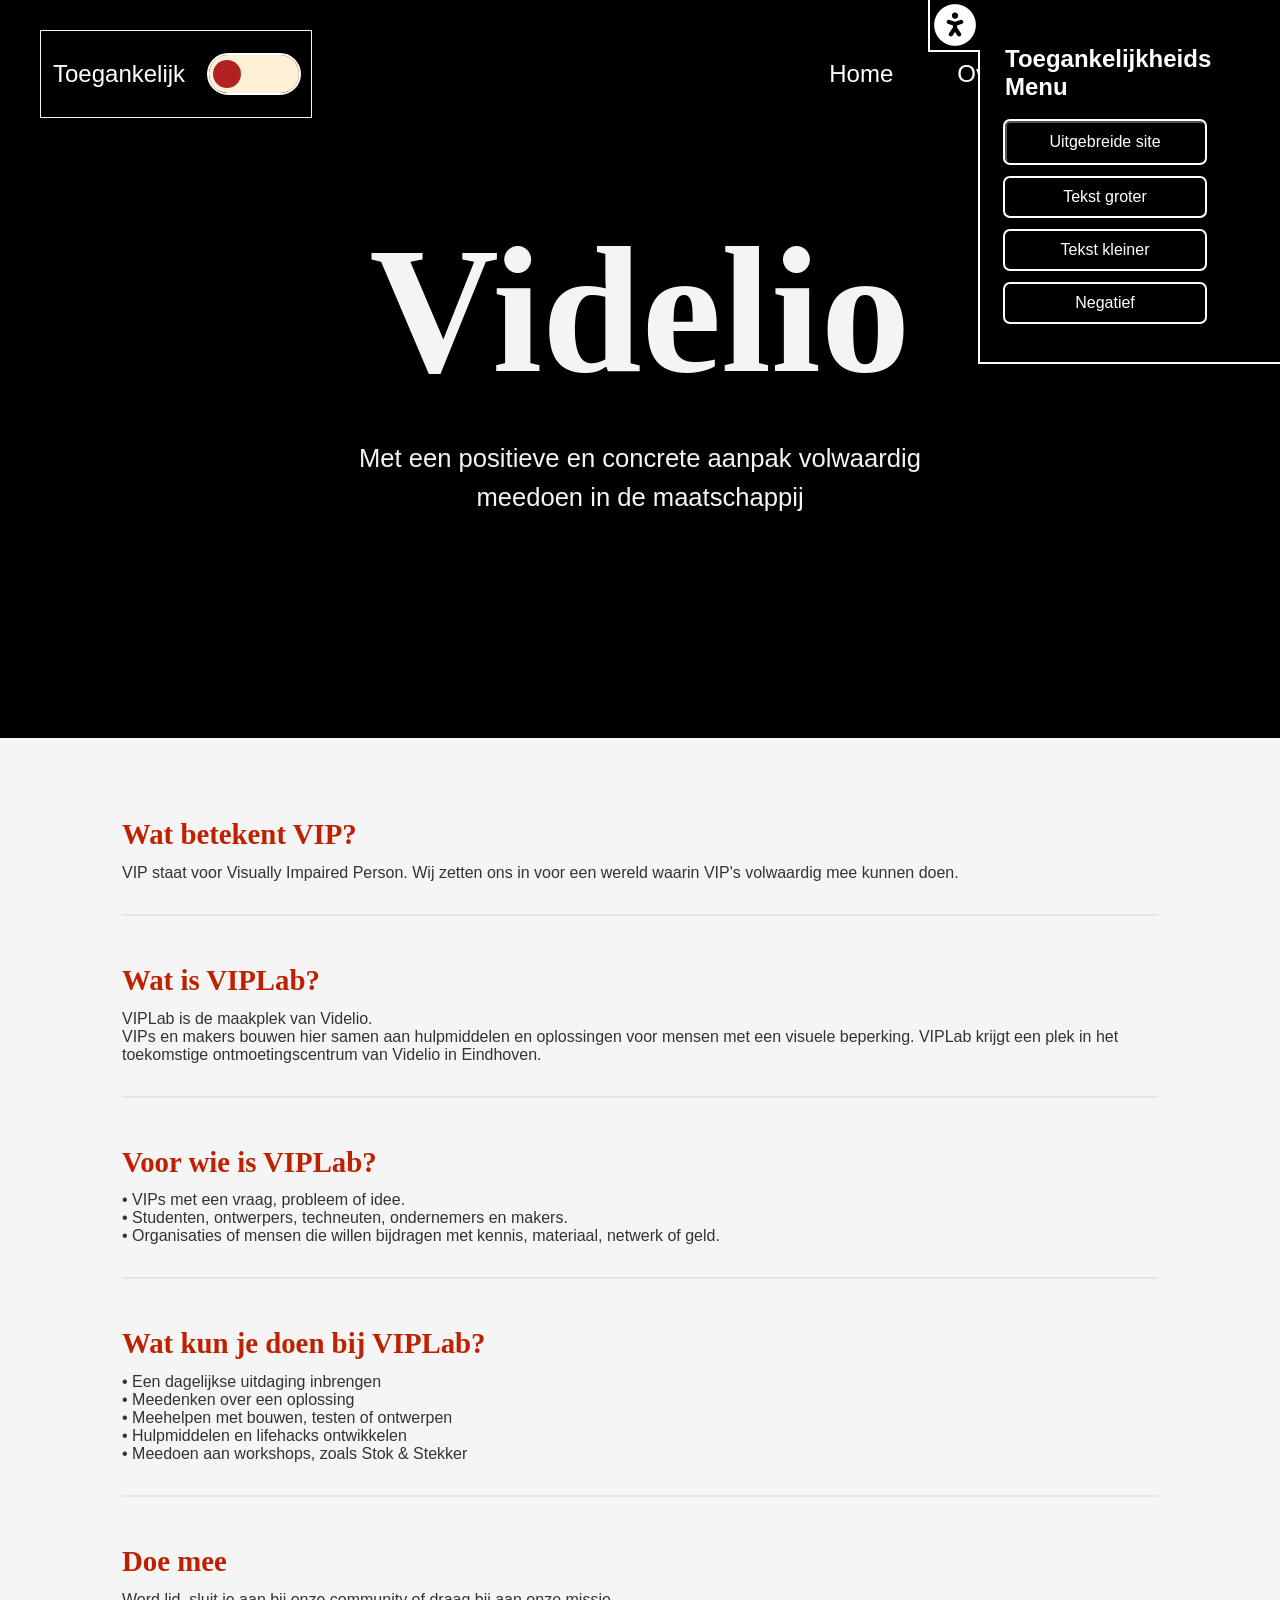
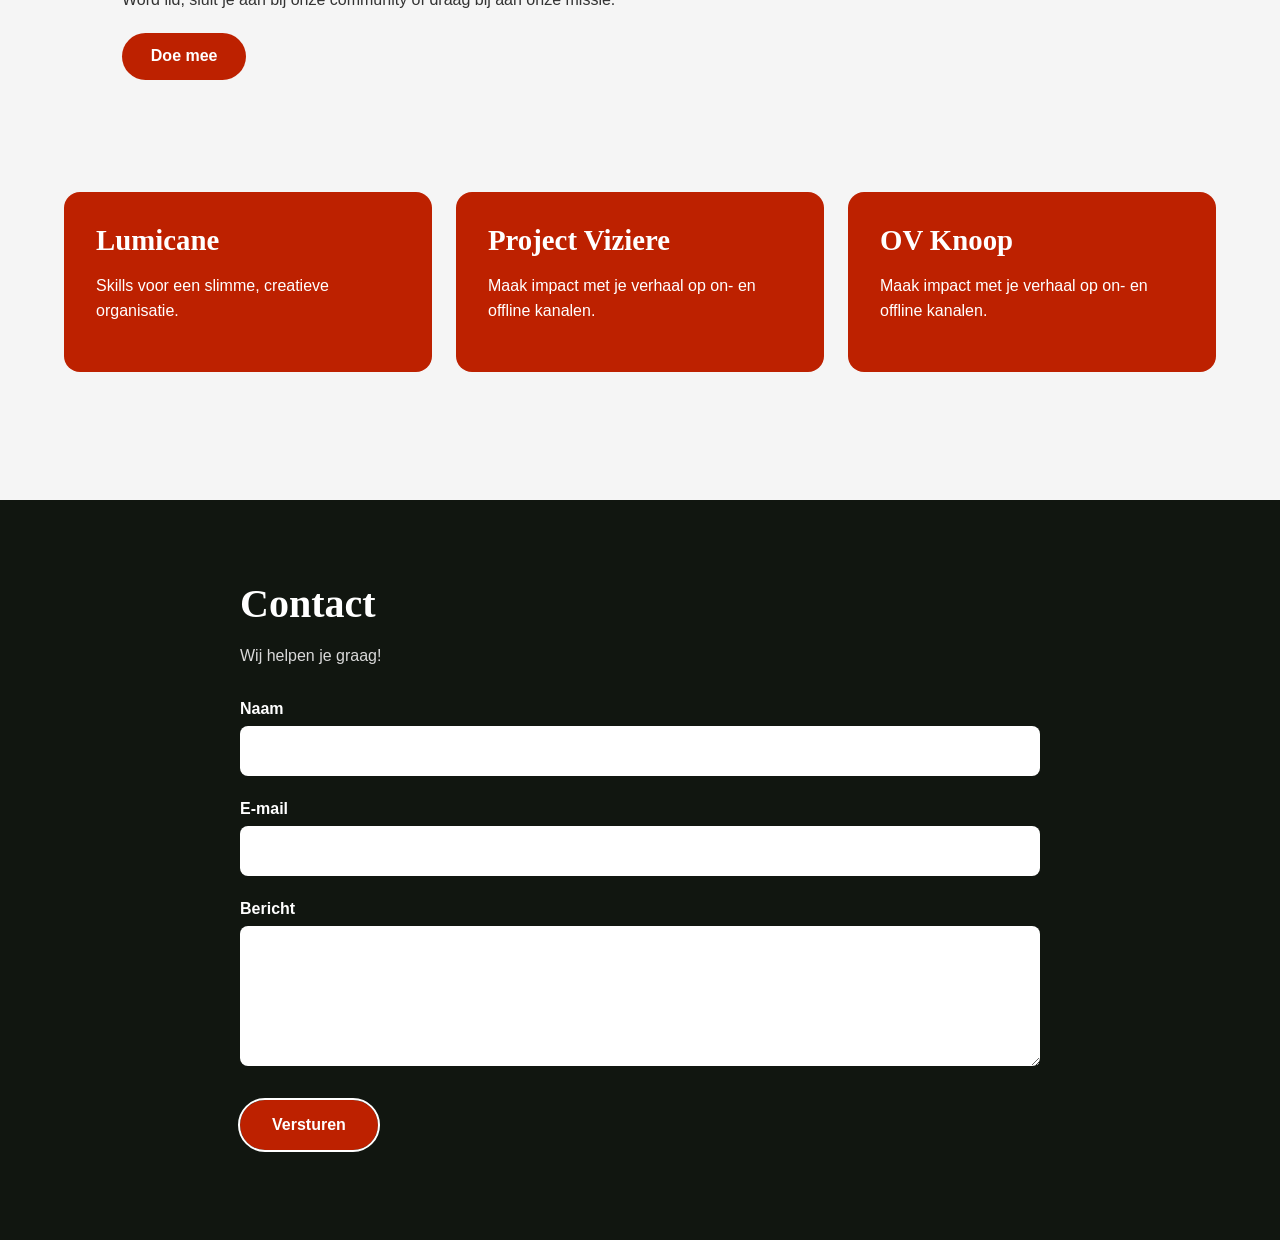
==== commit cf6e4e6b: "only hero missing" ====
--- a/index.html
+++ b/index.html
@@ -5,6 +5,7 @@
     <meta charset="UTF-8">
     <meta name="viewport" content="width=device-width, initial-scale=1.0">
     <link href="style.css" rel="stylesheet">
+    <link href="menu.css" rel="stylesheet">
     <title>Videlio VIP</title>
 </head>
 
@@ -25,7 +26,23 @@
             </ul>
         </nav>
     </header>
-
+    <aside tabindex="1">
+		<h1>Toegankelijkheids Menu</h1>
+        <a href="https://alishasoedamah.github.io/Meesterproef/">
+            <button tabindex="0">
+                Uitgebreide site
+            </button>
+        </a>
+		<label tabindex="0">Tekst groter
+   			<input value="biggertxt" type="radio" name="txtsize">
+		</label>
+		<label tabindex="0">Tekst kleiner
+			<input value="smallertxt" type="radio" name="txtsize">
+		</label>
+		<label tabindex="0">Negatief 
+			<input value="inverted" type="checkbox" name="invert">
+		</label>
+	</aside>
     <main>
         <section class="hero">
             <!-- <div class="scroll-indicator" aria-hidden="true">
--- a/style.css
+++ b/style.css
@@ -163,11 +163,6 @@
   
   .info-item p {
     margin: 0;
-  
-    max-width: 750px;
-  
-    font-size: 1.1rem;
-    line-height: 1.7;
     color: #333;
   }
   
@@ -241,12 +236,8 @@
       gap: 3rem;
     }
   
-    .info-item h2 {
+    h2 {
       font-size: 2rem;
-    }
-  
-    .info-item p {
-      font-size: 1.15rem;
     }
   
     .highlight-section {
--- a/menu.css
+++ b/menu.css
@@ -0,0 +1,104 @@
+:root {
+	--font-color: black;
+	--bg-color: white;
+}
+
+:focus {
+	outline: 5px var(--bg-color) solid;
+}
+
+aside::after:hover, aside::after::focus
+    {
+        transform: translateX(0 );
+    }
+ 
+aside {
+	z-index: 999;
+	position: fixed;
+	top: 0;
+	right: 0;
+	background-color: var(--font-color);
+	outline: 2px var(--bg-color) solid;
+	width: 300px;
+	padding: 25px;
+    a {
+        text-decoration: none;
+    }
+
+    &::after {
+        top: 0;
+        left: -52px;
+        content: "";
+        position: absolute;
+        width: 50px;
+        aspect-ratio: 1;
+        background-color: var(--font-color);
+        background-image: url("icon.png");
+        background-size: contain;
+        border-left: 2px var(--bg-color) solid;
+        border-bottom: 2px var(--bg-color) solid;
+    }
+
+    h1 {
+        font-size: 1.5em;
+        color: var(--bg-color);
+        font-family: 'Arial', 'Arial Narrow Bold', sans-serif;
+    }
+		label {
+			text-align: center;
+			display: block;
+			color: var(--bg-color);
+			outline: 2px var(--bg-color) solid;
+			width: 200px;
+			border-radius: 5px;
+			padding: 10px 25px;
+			margin: 15px 0;
+			&:hover {
+				cursor: pointer;
+			}
+			input {
+				display: none;
+			}
+		}
+	}
+
+
+
+body:has([value="biggertxt"]:checked),
+body:has([value="biggertxt"]:checked) .info-item {
+    font-size: 32px;
+}
+
+body:has([value="smallertxt"]:checked),
+body:has([value="smallertxt"]:checked) .info-item  {
+    font-size: 16px;
+}
+
+body:has([value="inverted"]:checked)::after {
+	content: "";
+	position: fixed;
+	inset: 0;
+	backdrop-filter: invert(1);
+	pointer-events: none;
+	z-index: 1;
+}
+
+mark {
+	padding: 10px;
+	outline: 2px solid var(--font-color);
+	border-radius: 30px;
+	background-color: transparent;
+}
+
+	button {
+		text-align: center;
+		display: block;
+		color: var(--bg-color);
+		outline: 2px var(--bg-color) solid;
+		width: 200px;
+		border-radius: 5px;
+		padding: 10px 25px;
+		margin: 10px 0;
+		background: transparent;
+		font-size: 1em;
+	}
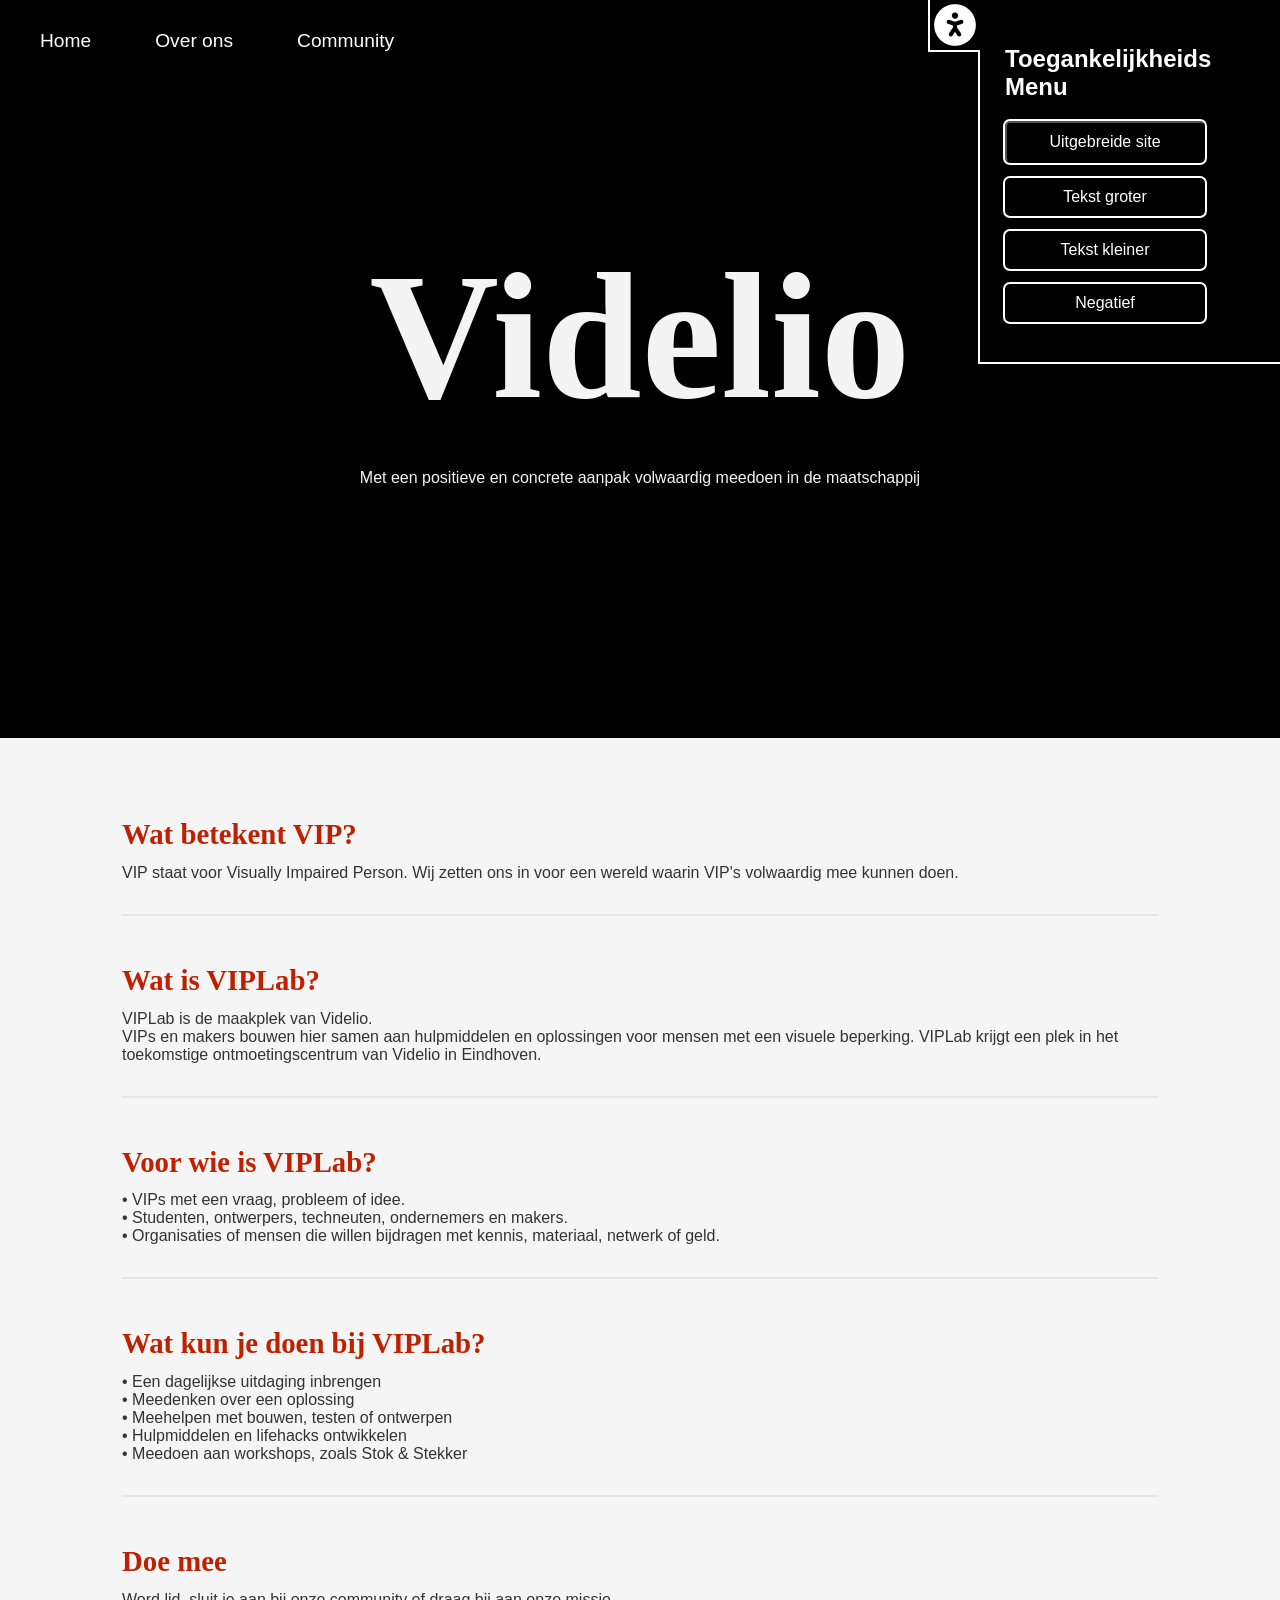
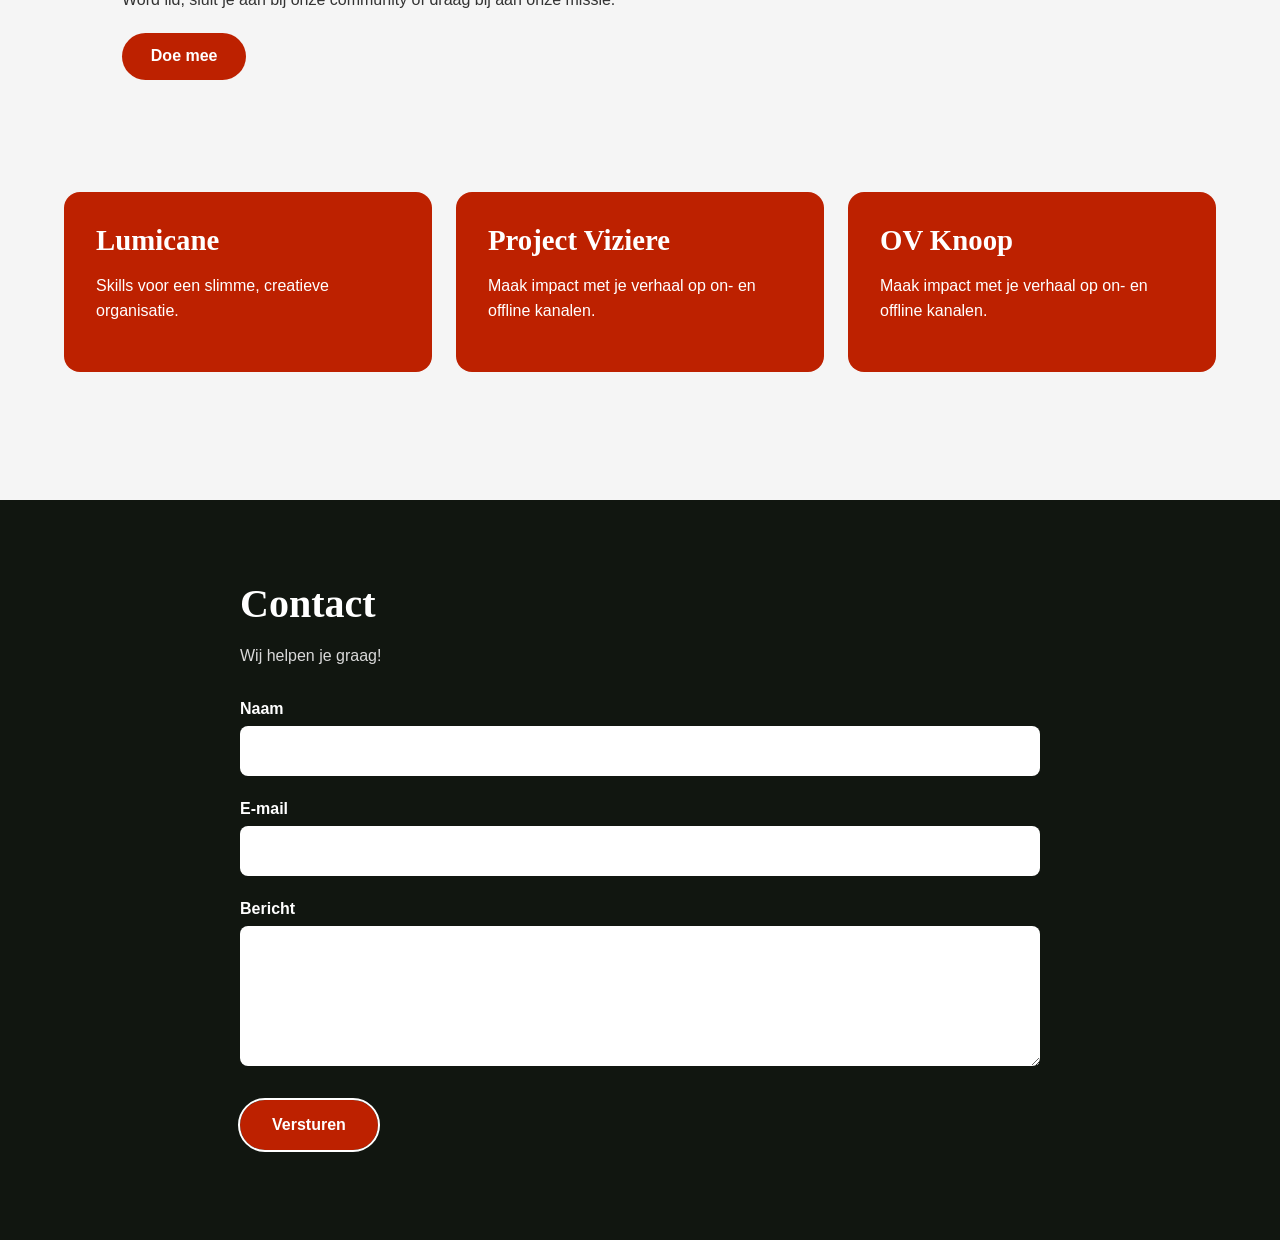
==== commit ab846e70: "icon" ====
--- a/index.html
+++ b/index.html
@@ -11,12 +11,12 @@
 
 <body>
     <header class="site-header">
-        <div class="accessibility-toggle">
+        <!-- <div class="accessibility-toggle">
             <span>Toegankelijk</span>
             <button class="toggle-button" aria-label="Toegankelijke modus aan of uit zetten">
                 <span></span>
             </button>
-        </div>
+        </div> -->
 
         <nav class="main-nav" aria-label="Hoofdnavigatie">
             <ul>
--- a/style.css
+++ b/style.css
@@ -115,7 +115,7 @@
     max-width: 22rem;
     margin: 2rem 0;
   
-    font-size: 1.1rem;
+
     line-height: 1.5;
     color: #f4f4f4;
   }
@@ -322,9 +322,9 @@
       gap: 4rem;
     }
   
-    .main-nav a {
+    /* .main-nav a {
       font-size: 1.5rem;
-    }
+    } */
   
     .hero {
       min-height: 82vh;
@@ -338,7 +338,6 @@
     .hero p {
       max-width: 650px;
       margin: 3rem 0 2.5rem;
-      font-size: 1.6rem;
     }
   
     .intro-cards {
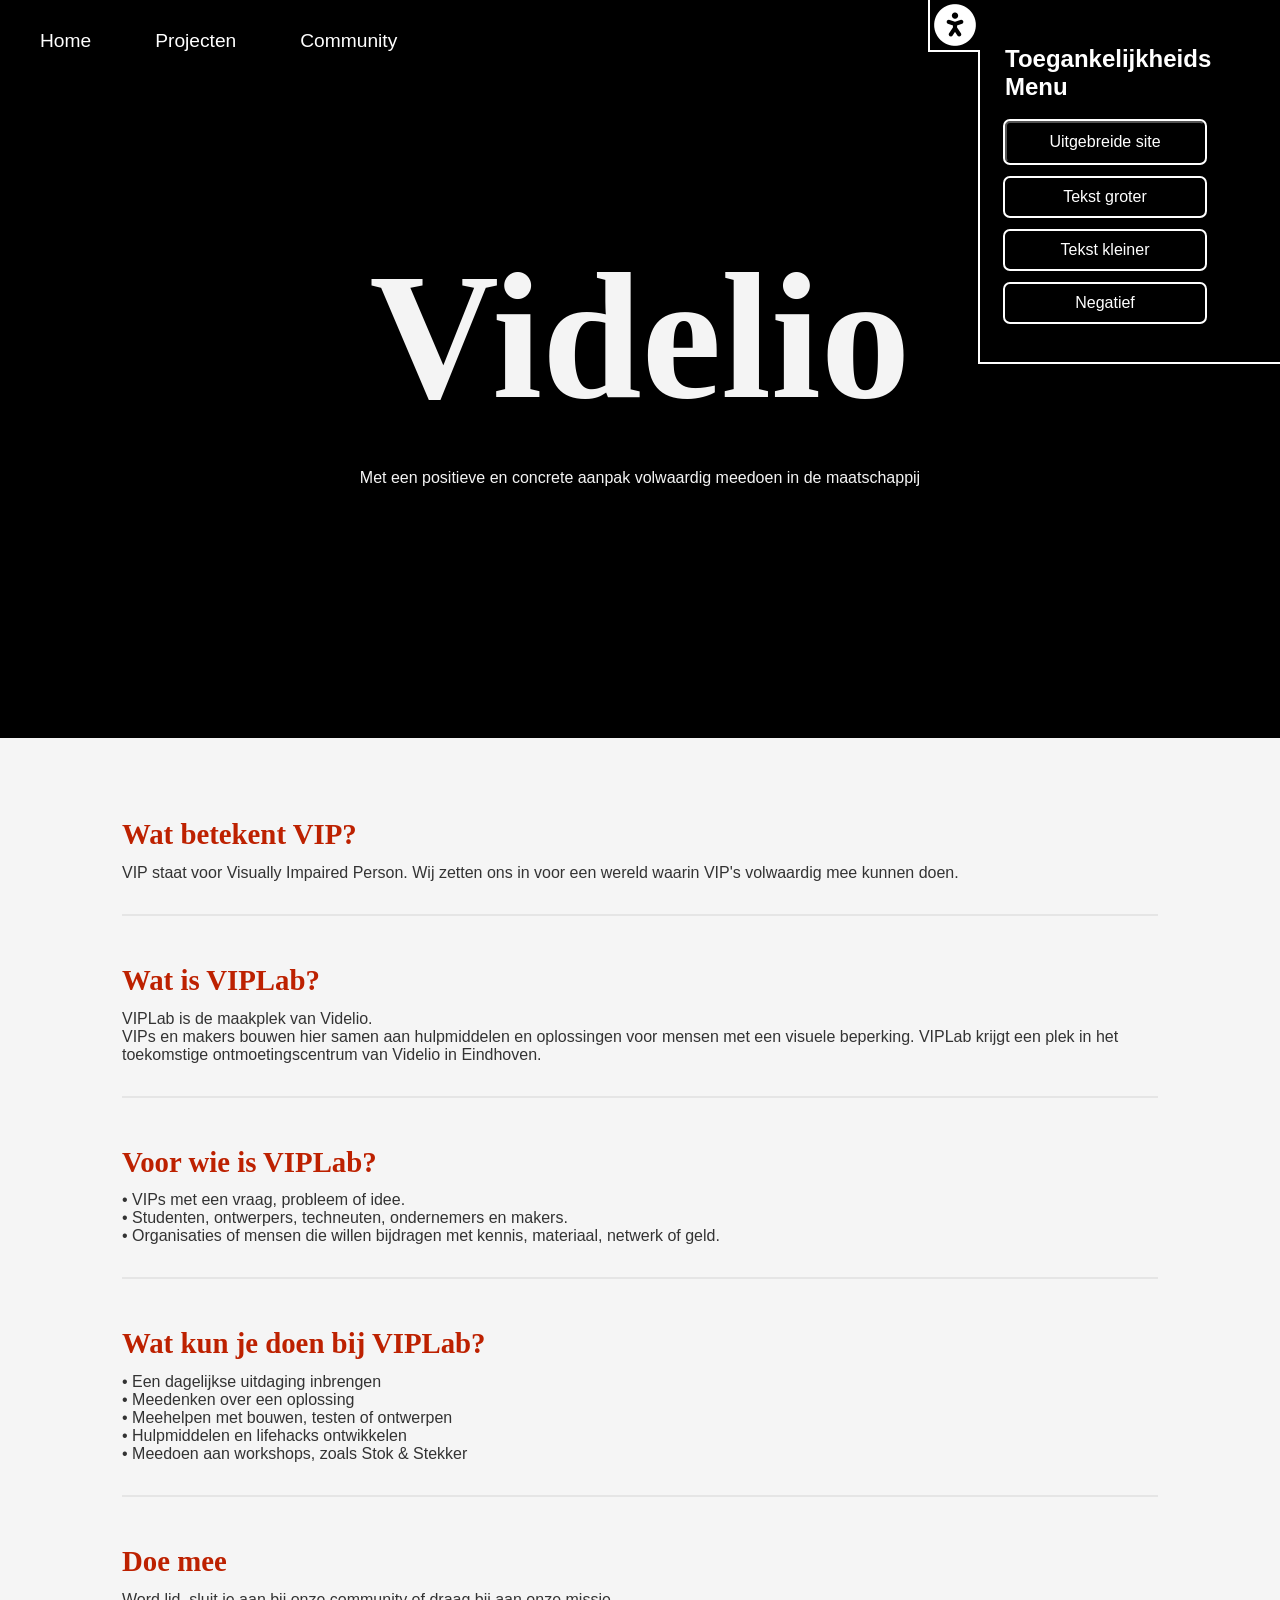
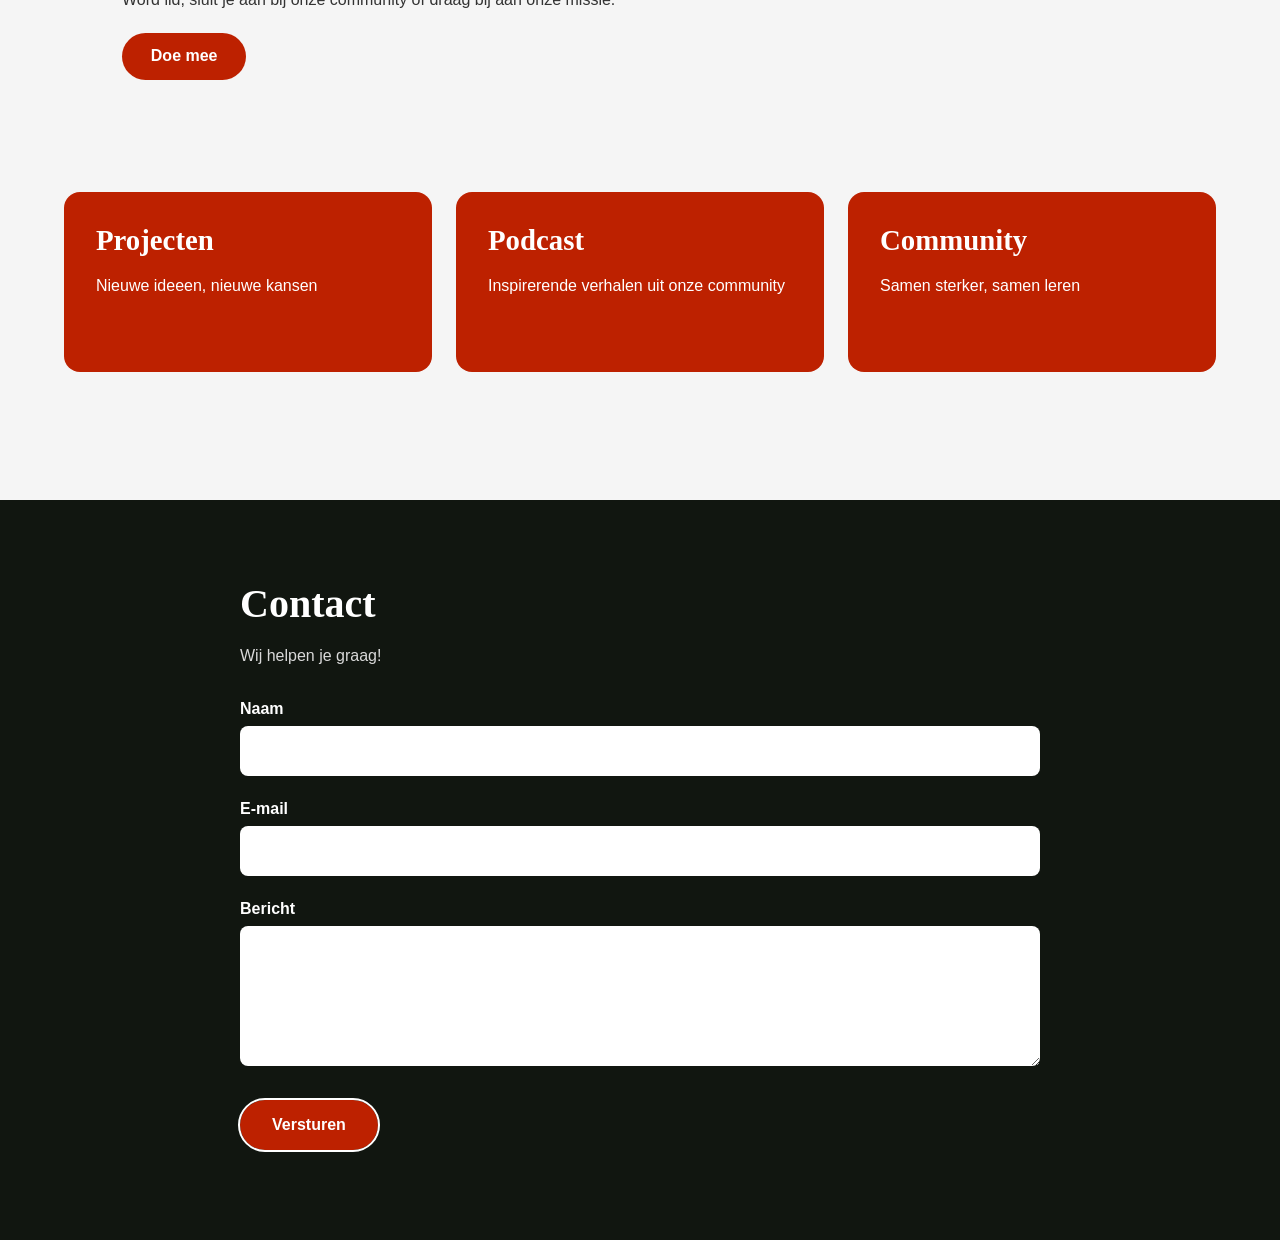
==== commit df6f79fd: "homepage aanpassingen" ====
--- a/index.html
+++ b/index.html
@@ -21,11 +21,12 @@
         <nav class="main-nav" aria-label="Hoofdnavigatie">
             <ul>
                 <li><a href="index.html">Home</a></li>
-                <li><a href="about.html">Over ons</a></li>
+                <li><a href="about.html">Projecten</a></li>
                 <li><a href="activities.html">Community</a></li>
             </ul>
         </nav>
     </header>
+
     <aside tabindex="1">
 		<h1>Toegankelijkheids Menu</h1>
         <a href="https://alishasoedamah.github.io/Meesterproef/">
@@ -111,19 +112,20 @@
         </section>
 
         <section class="highlight-section" aria-label="Uitgelichte projecten">
+        
             <article class="highlight-card">
-                <h2>Lumicane</h2>
-                <p>Skills voor een slimme, creatieve organisatie.</p>
+                <h2>Projecten</h2>
+                <p>Nieuwe ideeen, nieuwe kansen</p>
             </article>
 
             <article class="highlight-card">
-                <h2>Project Viziere</h2>
-                <p>Maak impact met je verhaal op on- en offline kanalen.</p>
+                <h2>Podcast</h2>
+                <p>Inspirerende verhalen uit onze community</p>
             </article>
 
             <article class="highlight-card">
-                <h2>OV Knoop</h2>
-                <p>Maak impact met je verhaal op on- en offline kanalen.</p>
+                <h2>Community</h2>
+                <p> Samen sterker, samen leren</p>
             </article>
         </section>
 
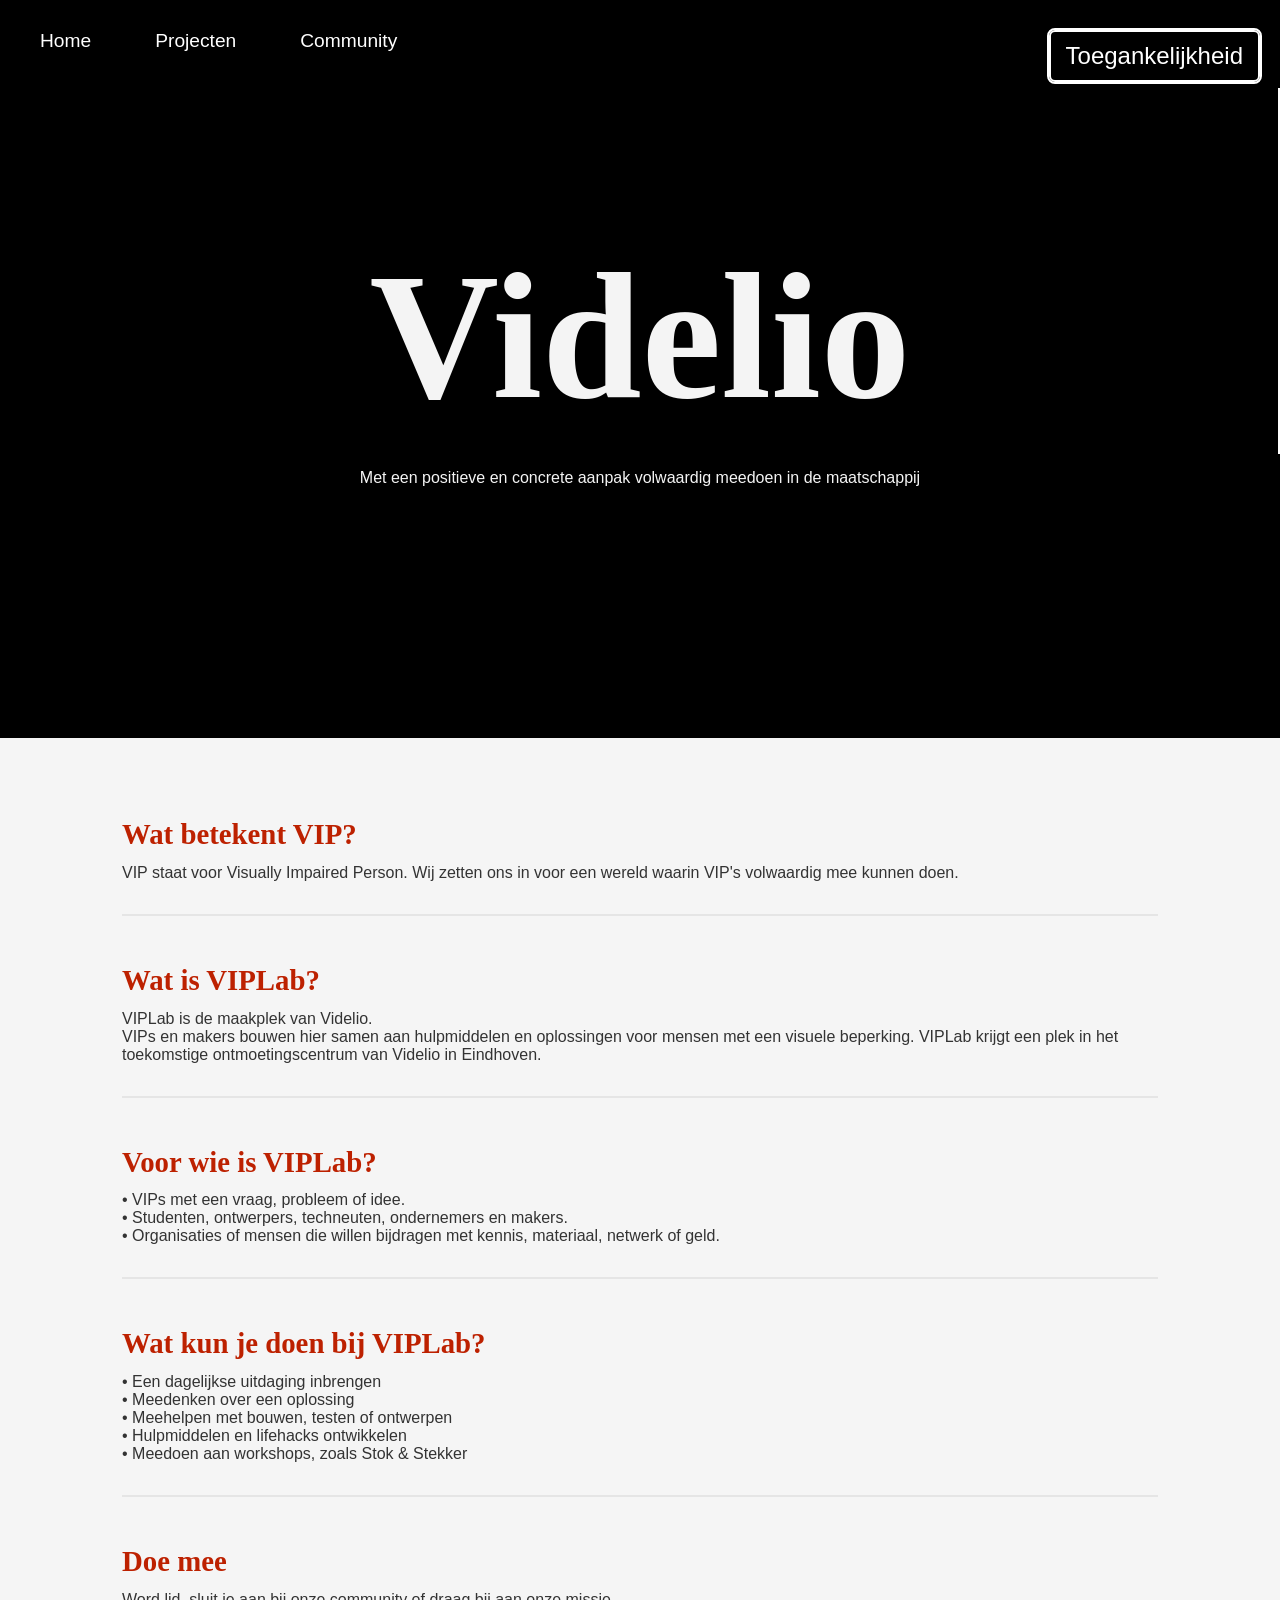
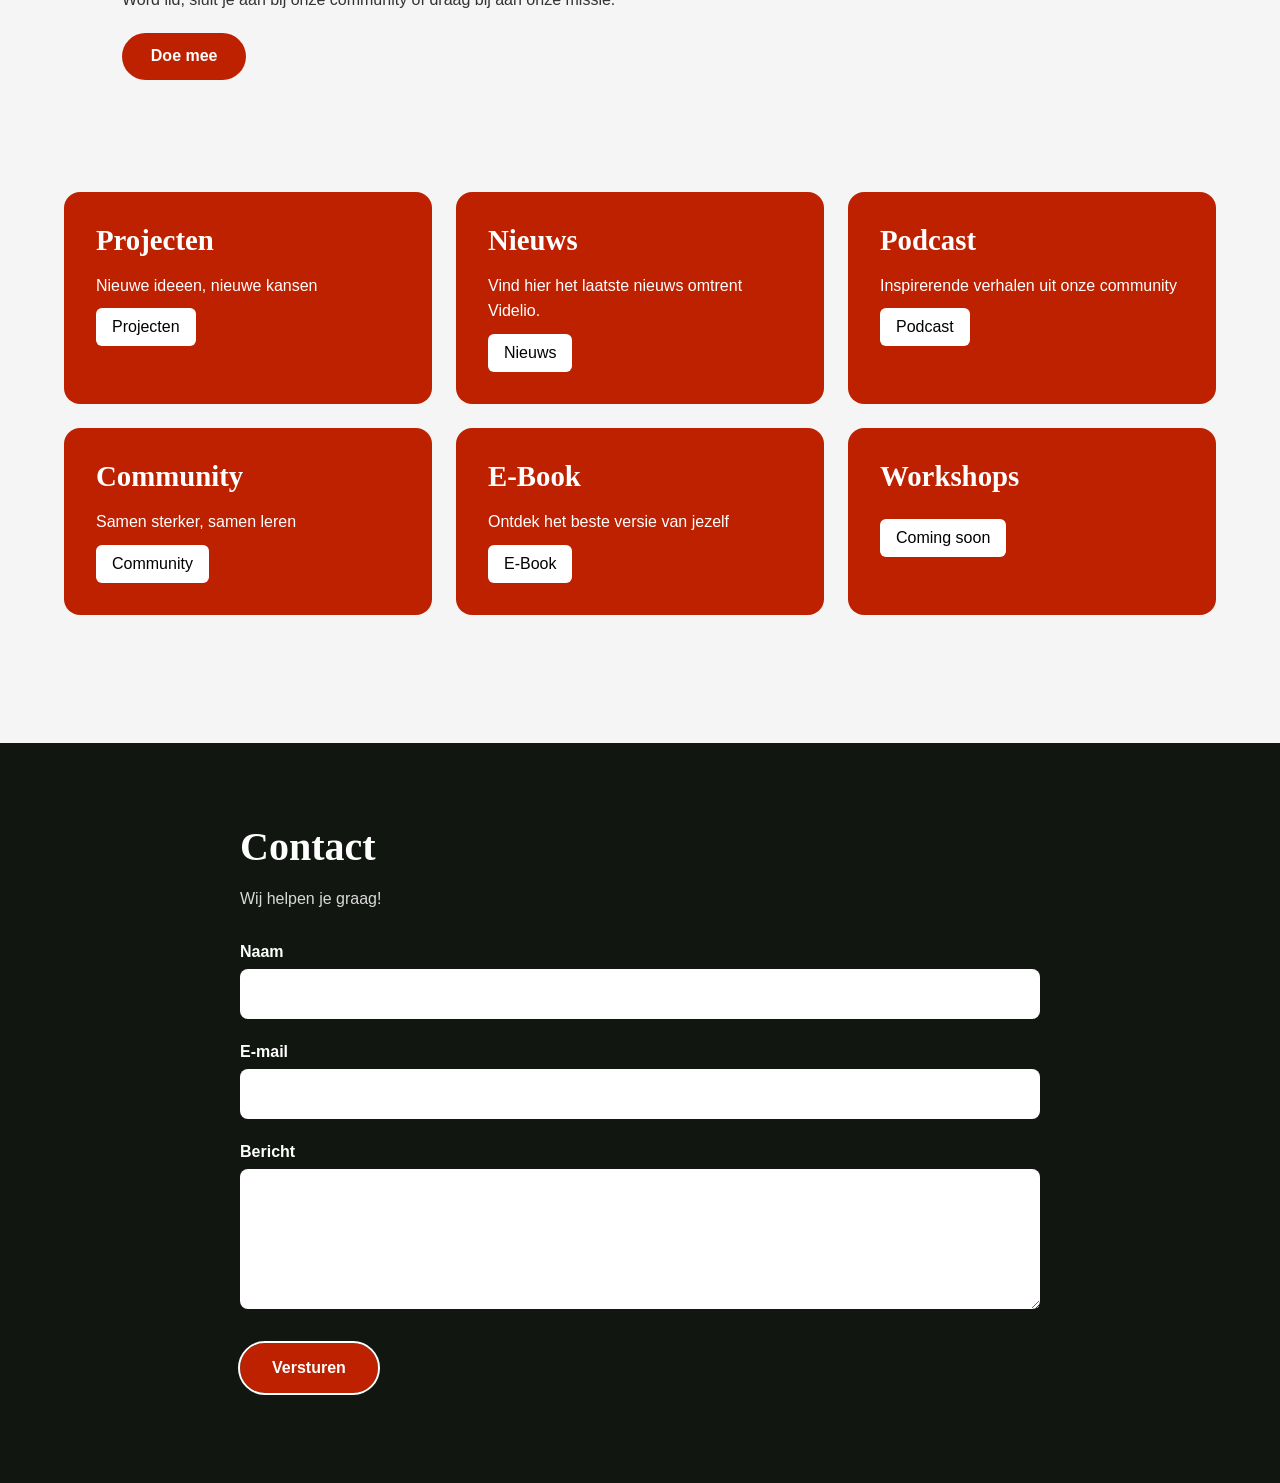
==== commit 9207e5bf: "Aanpassingen" ====
--- a/index.html
+++ b/index.html
@@ -21,14 +21,16 @@
         <nav class="main-nav" aria-label="Hoofdnavigatie">
             <ul>
                 <li><a href="index.html">Home</a></li>
-                <li><a href="about.html">Projecten</a></li>
-                <li><a href="activities.html">Community</a></li>
+                <li><a href="projecten.html">Projecten</a></li>
+                <li><a href="over-ons.html">Community</a></li>
             </ul>
         </nav>
     </header>
-
-    <aside tabindex="1">
-		<h1>Toegankelijkheids Menu</h1>
+    <button class="accessibility-toggle" aria-expanded="false" aria-controls="a11y-menu">
+        Toegankelijkheid
+    </button>
+
+    <aside id="a11y-menu" tabindex="1">		<h1>Toegankelijkheids Menu</h1>
         <a href="https://alishasoedamah.github.io/Meesterproef/">
             <button tabindex="0">
                 Uitgebreide site
@@ -106,7 +108,7 @@
                 <p>
                     Word lid, sluit je aan bij onze community of draag bij aan onze missie.
                 </p>
-                <a href="#" class="btn">Doe mee</a>
+                <a href="doemee.html" class="btn">Doe mee</a>
             </div>
 
         </section>
@@ -116,18 +118,45 @@
             <article class="highlight-card">
                 <h2>Projecten</h2>
                 <p>Nieuwe ideeen, nieuwe kansen</p>
+                <a href="projecten.html">Projecten</a>
+
+            </article>
+
+            <article class="highlight-card">
+                <h2>Nieuws</h2>
+                <p>Vind hier het laatste nieuws omtrent Videlio.
+                </p>
+                <a href="nieuws.html">Nieuws</a>
+
             </article>
 
             <article class="highlight-card">
                 <h2>Podcast</h2>
                 <p>Inspirerende verhalen uit onze community</p>
+                <a href="podcast.html">Podcast</a>
+
             </article>
 
             <article class="highlight-card">
                 <h2>Community</h2>
                 <p> Samen sterker, samen leren</p>
-            </article>
-        </section>
+                <a href="over-ons.html">Community</a>
+            </article>
+
+            <article class="highlight-card">
+                <h2>E-Book</h2>
+                <p>Ontdek het beste versie van jezelf</p>
+                <a href="e-book.html">E-Book</a>
+            </article>
+
+            <article class="highlight-card">
+                <h2>Workshops</h2>
+                <p></p>
+                <a href="#">Coming soon</a>
+            </article>
+        </section>
+
+     
 
 
         <section class="contact-section" aria-labelledby="contact-title">
--- a/style.css
+++ b/style.css
@@ -285,6 +285,23 @@
     line-height: 1.6;
   }
   
+  .highlight-card a {
+    display: inline-block;
+    margin-top: 10px;
+    padding: 10px 16px;
+    background-color: white;
+    color: black;
+    text-decoration: none;
+    border-radius: 6px;
+    transition: all 0.2s ease;
+    font-weight: 500;
+}
+
+.highlight-card a:focus {
+    outline: 2px solid #1abc9c;
+    outline-offset: 3px;
+}
+
   /* =========================
      TABLET & DESKTOP
   ========================= */
--- a/menu.css
+++ b/menu.css
@@ -3,75 +3,95 @@
 	--bg-color: white;
 }
 
+/* Focus zichtbaar en duidelijk */
 :focus {
-	outline: 5px var(--bg-color) solid;
+	outline: 3px solid var(--bg-color);
+	outline-offset: 3px;
 }
 
-aside::after:hover, aside::after::focus
-    {
-        transform: translateX(0 );
-    }
- 
+/* =========================
+   TOEGANKELIJKHEIDS MENU
+   ========================= */
+
 aside {
 	z-index: 999;
 	position: fixed;
-	top: 0;
+	top: 90px;
 	right: 0;
-	background-color: var(--font-color);
-	outline: 2px var(--bg-color) solid;
 	width: 300px;
 	padding: 25px;
-    a {
-        text-decoration: none;
-    }
+	background-color: var(--font-color);
+	outline: 2px solid var(--bg-color);
 
-    &::after {
-        top: 0;
-        left: -52px;
-        content: "";
-        position: absolute;
-        width: 50px;
-        aspect-ratio: 1;
-        background-color: var(--font-color);
-        background-image: url("icon.png");
-        background-size: contain;
-        border-left: 2px var(--bg-color) solid;
-        border-bottom: 2px var(--bg-color) solid;
-    }
+	transform: translateX(100%);
+	transition: transform 0.3s ease;
+}
 
-    h1 {
-        font-size: 1.5em;
-        color: var(--bg-color);
-        font-family: 'Arial', 'Arial Narrow Bold', sans-serif;
-    }
-		label {
-			text-align: center;
-			display: block;
-			color: var(--bg-color);
-			outline: 2px var(--bg-color) solid;
-			width: 200px;
-			border-radius: 5px;
-			padding: 10px 25px;
-			margin: 15px 0;
-			&:hover {
-				cursor: pointer;
-			}
-			input {
-				display: none;
-			}
-		}
-	}
+/* open state */
+aside.open {
+	transform: translateX(0);
+}
 
+/* titel */
+aside h1 {
+	font-size: 1.5em;
+	color: var(--bg-color);
+	font-family: Arial, sans-serif;
+}
 
+/* links in aside */
+aside a {
+	text-decoration: none;
+}
+
+/* labels (knoppen) */
+aside label {
+	text-align: center;
+	display: block;
+	color: var(--bg-color);
+	outline: 2px solid var(--bg-color);
+	width: 200px;
+	border-radius: 5px;
+	padding: 10px 25px;
+	margin: 15px 0;
+}
+
+aside label:hover {
+	cursor: pointer;
+}
+
+/* radio/checkbox verbergen */
+aside label input {
+	display: none;
+}
+
+/* knop die menu opent */
+.accessibility-toggle {
+	position: fixed;
+	top: 20px;
+	right: 20px;
+	z-index: 1000;
+
+	background: var(--font-color);
+	color: var(--bg-color);
+	border: 2px solid var(--bg-color);
+	padding: 10px 15px;
+	border-radius: 6px;
+	cursor: pointer;
+}
+
+/* =========================
+   JE BESTAANDE FEATURES
+   ========================= */
 
 body:has([value="biggertxt"]:checked),
 body:has([value="biggertxt"]:checked) .info-item {
-    font-size: 32px;
+	font-size: 32px;
 }
 
 body:has([value="smallertxt"]:checked),
-body:has([value="smallertxt"]:checked) .info-item  {
-    font-size: 16px;
+body:has([value="smallertxt"]:checked) .info-item {
+	font-size: 16px;
 }
 
 body:has([value="inverted"]:checked)::after {
@@ -90,15 +110,16 @@
 	background-color: transparent;
 }
 
-	button {
-		text-align: center;
-		display: block;
-		color: var(--bg-color);
-		outline: 2px var(--bg-color) solid;
-		width: 200px;
-		border-radius: 5px;
-		padding: 10px 25px;
-		margin: 10px 0;
-		background: transparent;
-		font-size: 1em;
-	}+/* algemene buttons */
+button {
+	text-align: center;
+	display: block;
+	color: var(--bg-color);
+	outline: 2px solid var(--bg-color);
+	width: 200px;
+	border-radius: 5px;
+	padding: 10px 25px;
+	margin: 10px 0;
+	background: transparent;
+	font-size: 1em;
+}
